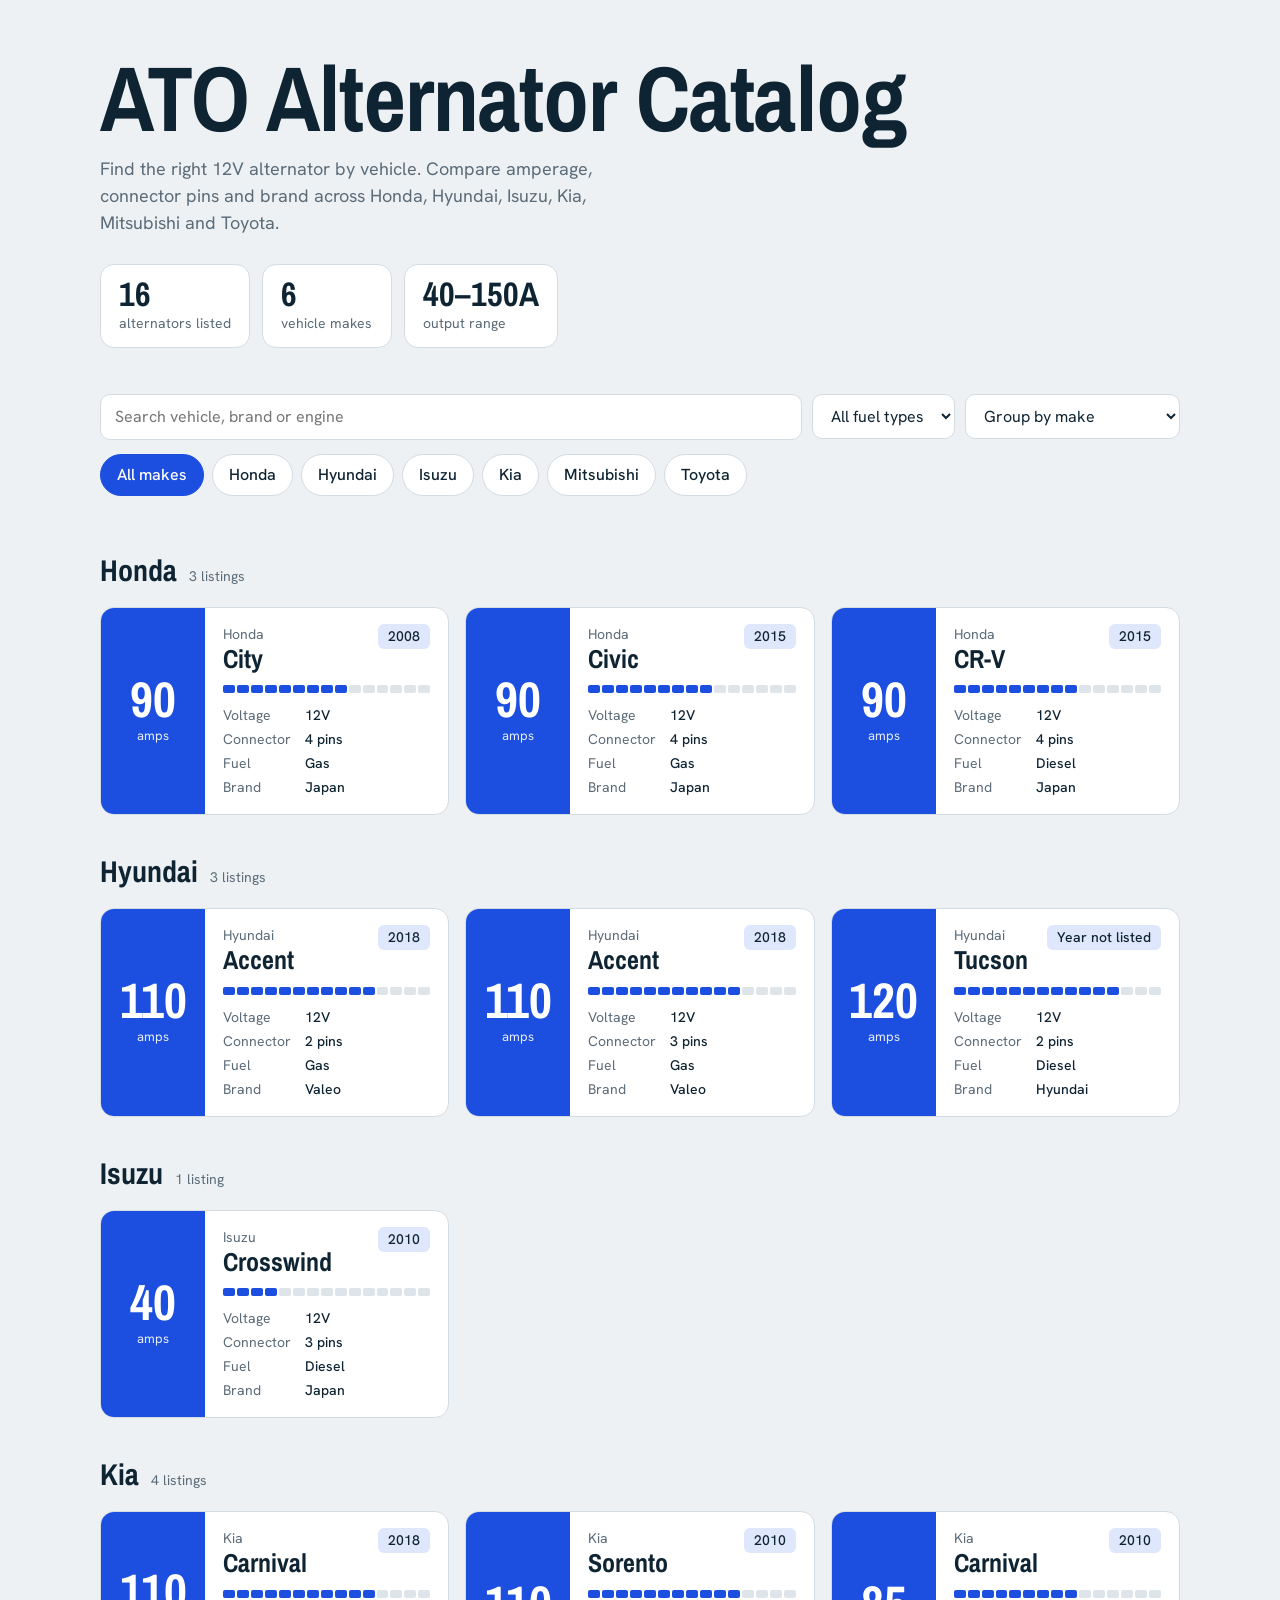
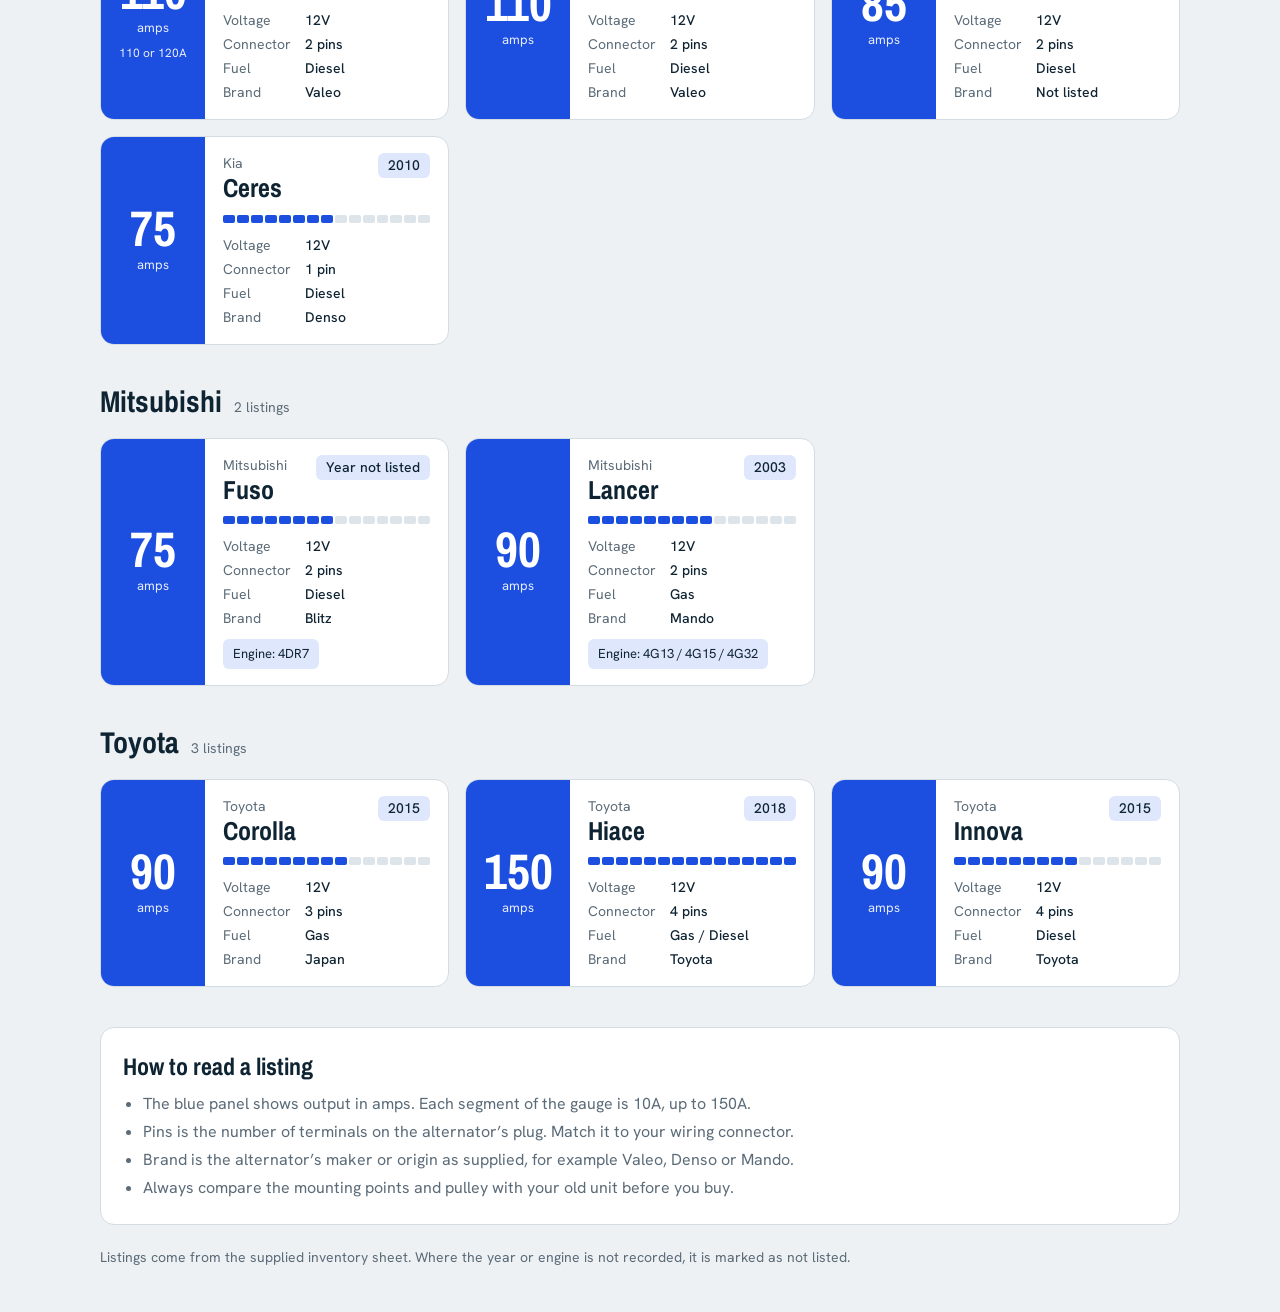
==== index.html @ c0c33438 "Change name" ====
<!DOCTYPE html>
<html lang="en">

<head>
  <meta charset="utf-8">
  <meta name="viewport" content="width=device-width, initial-scale=1, viewport-fit=cover">
  <title>Alternator catalog</title>
  <link rel="preconnect" href="https://fonts.googleapis.com">
  <link
    href="https://fonts.googleapis.com/css2?family=Archivo+Narrow:wght@500;700&family=Hanken+Grotesk:wght@400;500;700&display=swap"
    rel="stylesheet">
  <style>
    /* =====================================================
   CSS 1: THEME (colors, fonts, spacing for notches)
   Edit --accent to match your brand color test product. test test
   ===================================================== */
    :root {
      --bg: #edf1f4;
      --surface: #ffffff;
      --ink: #0f2433;
      --muted: #5b6b78;
      --line: #d3dce3;
      --accent: #1c4fe0;
      --accent-soft: #dfe7fd;
      --on-accent: #ffffff;
      --seg-off: #dde4ea;
      --display: "Archivo Narrow", "Arial Narrow", Arial, sans-serif;
      --body: "Hanken Grotesk", system-ui, -apple-system, "Segoe UI", Roboto, Arial, sans-serif;
      box-sizing: border-box;
      padding-top: env(safe-area-inset-top, 0px);
      padding-bottom: env(safe-area-inset-bottom, 0px);
    }

    /* CSS 2: DARK MODE colors (used automatically on dark devices) */
    @media (prefers-color-scheme: dark) {
      :root:not([data-theme="light"]) {
        --bg: #0b141d;
        --surface: #132230;
        --ink: #e9f0f5;
        --muted: #94a6b4;
        --line: #223545;
        --accent: #7aa5ff;
        --accent-soft: #1a2d52;
        --on-accent: #0b141d;
        --seg-off: #223545;
        color-scheme: dark;
      }
    }

    :root[data-theme="dark"] {
      --bg: #0b141d;
      --surface: #132230;
      --ink: #e9f0f5;
      --muted: #94a6b4;
      --line: #223545;
      --accent: #7aa5ff;
      --accent-soft: #1a2d52;
      --on-accent: #0b141d;
      --seg-off: #223545;
      color-scheme: dark;
    }

    /* CSS 3: BASE and PAGE WIDTH */
    *,
    *::before,
    *::after {
      box-sizing: border-box
    }

    html {
      scroll-padding-top: env(safe-area-inset-top, 0px)
    }

    body {
      margin: 0;
      background: var(--bg);
      color: var(--ink);
      font-family: var(--body);
      line-height: 1.5;
      font-size: 16px
    }

    .wrap {
      max-width: 1120px;
      margin: 0 auto;
      padding: 0 20px
    }

    /* CSS 4: HEADER (title, intro text, stat boxes) */
    header.hero {
      padding: 56px 0 28px
    }

    h1 {
      font-family: var(--display);
      font-weight: 700;
      font-size: clamp(44px, 9vw, 92px);
      line-height: .92;
      letter-spacing: -.01em;
      margin: 0 0 14px
    }

    .lede {
      max-width: 56ch;
      color: var(--muted);
      margin: 0 0 28px;
      font-size: 18px
    }

    .stats {
      display: flex;
      flex-wrap: wrap;
      gap: 12px
    }

    .stat {
      background: var(--surface);
      border: 1px solid var(--line);
      border-radius: 14px;
      padding: 12px 18px;
      min-width: 130px
    }

    .stat b {
      display: block;
      font-family: var(--display);
      font-size: 34px;
      line-height: 1
    }

    .stat span {
      color: var(--muted);
      font-size: 14px
    }

    /* CSS 5: SEARCH BOX, DROPDOWNS and MAKE FILTER BUTTONS */
    .controls {
      display: flex;
      flex-wrap: wrap;
      gap: 10px;
      align-items: center;
      padding: 18px 0 8px
    }

    .controls input,
    .controls select {
      font: inherit;
      color: var(--ink);
      background: var(--surface);
      border: 1px solid var(--line);
      border-radius: 10px;
      padding: 10px 14px;
      min-height: 44px
    }

    .controls input {
      flex: 1 1 220px
    }

    .chips {
      display: flex;
      flex-wrap: wrap;
      gap: 8px;
      padding: 6px 0 18px
    }

    .chip {
      font: inherit;
      font-weight: 500;
      cursor: pointer;
      color: var(--ink);
      background: var(--surface);
      border: 1px solid var(--line);
      border-radius: 999px;
      padding: 8px 16px;
      min-height: 40px
    }

    .chip[aria-pressed="true"] {
      background: var(--accent);
      border-color: var(--accent);
      color: var(--on-accent)
    }

    :is(.chip, input, select):focus-visible {
      outline: 3px solid var(--accent);
      outline-offset: 2px
    }

    /* CSS 6: MAKE SECTION HEADINGS and CARD GRID */
    h2 {
      font-family: var(--display);
      font-size: 30px;
      margin: 34px 0 14px;
      display: flex;
      align-items: baseline;
      gap: 12px
    }

    h2 small {
      font-family: var(--body);
      font-size: 14px;
      font-weight: 400;
      color: var(--muted)
    }

    .grid {
      display: grid;
      grid-template-columns: repeat(auto-fill, minmax(310px, 1fr));
      gap: 16px
    }

    .card {
      display: grid;
      grid-template-columns: 104px 1fr;
      background: var(--surface);
      border: 1px solid var(--line);
      border-radius: 14px;
      overflow: hidden
    }

    /* CSS 7: ALTERNATOR CARD (blue amp panel on the left, details on the right) */
    .amp {
      background: var(--accent);
      color: var(--on-accent);
      display: flex;
      flex-direction: column;
      align-items: center;
      justify-content: center;
      padding: 14px 8px;
      text-align: center
    }

    .amp b {
      font-family: var(--display);
      font-size: 50px;
      line-height: .9
    }

    .amp span {
      font-size: 13px;
      margin-top: 4px;
      opacity: .9
    }

    .amp i {
      font-style: normal;
      font-size: 12px;
      margin-top: 6px;
      opacity: .9
    }

    .body {
      padding: 16px 18px 16px
    }

    .make {
      color: var(--muted);
      font-size: 14px
    }

    .model {
      font-family: var(--display);
      font-size: 26px;
      font-weight: 700;
      line-height: 1.1;
      margin: 0
    }

    .year {
      float: right;
      background: var(--accent-soft);
      color: var(--ink);
      border-radius: 6px;
      padding: 2px 10px;
      font-size: 14px;
      font-weight: 500
    }

    /* CSS 8: AMP GAUGE (15 segments, 10A each) */
    .gauge {
      display: grid;
      grid-template-columns: repeat(15, 1fr);
      gap: 2px;
      margin: 12px 0 12px
    }

    .gauge s {
      height: 8px;
      border-radius: 2px;
      background: var(--seg-off);
      text-decoration: none
    }

    .gauge s.on {
      background: var(--accent)
    }

    dl {
      margin: 0;
      display: grid;
      grid-template-columns: auto 1fr;
      gap: 3px 14px;
      font-size: 14px
    }

    dt {
      color: var(--muted)
    }

    dd {
      margin: 0;
      font-weight: 500
    }

    .engine {
      margin-top: 10px;
      font-size: 13px;
      background: var(--accent-soft);
      border-radius: 6px;
      padding: 5px 10px;
      display: inline-block
    }

    /* CSS 9: EMPTY RESULTS MESSAGE, GUIDE BOX, FOOTER, MOBILE TWEAKS */
    .empty {
      padding: 40px 0;
      color: var(--muted)
    }

    .guide {
      background: var(--surface);
      border: 1px solid var(--line);
      border-radius: 14px;
      padding: 20px 22px;
      margin: 40px 0 0
    }

    .guide h3 {
      font-family: var(--display);
      font-size: 24px;
      margin: 0 0 8px
    }

    .guide ul {
      margin: 0;
      padding-left: 20px;
      color: var(--muted)
    }

    .guide li {
      margin: 4px 0
    }

    footer {
      color: var(--muted);
      font-size: 14px;
      padding: 22px 0 44px
    }

    @media (max-width:420px) {
      .card {
        grid-template-columns: 88px 1fr
      }

      .amp b {
        font-size: 42px
      }
    }
  </style>
</head>

<body>
  <!-- HTML 1: HEADER. Change the title and intro text here. The stat boxes are filled in by JavaScript. -->
  <div class="wrap">
    <header class="hero">
      <h1>ATO Alternator Catalog</h1>
      <p class="lede">Find the right 12V alternator by vehicle. Compare amperage, connector pins and brand across Honda,
        Hyundai, Isuzu, Kia, Mitsubishi and Toyota.</p>
      <div class="stats" id="stats"></div>
    </header>
    <!-- HTML 2: SEARCH, FUEL FILTER and SORT dropdowns -->
    <div class="controls">
      <input id="q" type="search" placeholder="Search vehicle, brand or engine" aria-label="Search the catalog">
      <select id="fuel" aria-label="Fuel type">
        <option value="">All fuel types</option>
        <option>Gas</option>
        <option>Diesel</option>
      </select>
      <select id="sort" aria-label="Sort order">
        <option value="make">Group by make</option>
        <option value="amp">Highest amperage first</option>
      </select>
    </div>
    <!-- HTML 3: MAKE FILTER BUTTONS (created by JavaScript from your data) -->
    <div class="chips" id="chips" role="group" aria-label="Filter by make"></div>
    <!-- HTML 4: CARD AREA (JavaScript draws the alternator cards here) -->
    <main id="out"></main>
    <!-- HTML 5: HOW-TO-READ GUIDE and FOOTER note. Edit the text freely. -->
    <section class="guide">
      <h3>How to read a listing</h3>
      <ul>
        <li>The blue panel shows output in amps. Each segment of the gauge is 10A, up to 150A.</li>
        <li>Pins is the number of terminals on the alternator’s plug. Match it to your wiring connector.</li>
        <li>Brand is the alternator’s maker or origin as supplied, for example Valeo, Denso or Mando.</li>
        <li>Always compare the mounting points and pulley with your old unit before you buy.</li>
      </ul>
    </section>
    <footer>Listings come from the supplied inventory sheet. Where the year or engine is not recorded, it is marked as
      not listed.</footer>
  </div>
  <script>
    /* =====================================================
       JS 1: YOUR DATA. One line per alternator.
       Field order: make, model, engine, brand, fuel, pins, voltage, amps, year
       Use "" for a blank engine and null for an unknown year.
       Add a line here and the whole page updates by itself.
       ===================================================== */
    const D = [
      ["Honda", "City", "", "Japan", "Gas", 4, 12, "90", 2008],
      ["Honda", "Civic", "", "Japan", "Gas", 4, 12, "90", 2015],
      ["Honda", "CR-V", "", "Japan", "Diesel", 4, 12, "90", 2015],
      ["Hyundai", "Accent", "", "Valeo", "Gas", 2, 12, "110", 2018],
      ["Hyundai", "Accent", "", "Valeo", "Gas", 3, 12, "110", 2018],
      ["Hyundai", "Tucson", "", "Hyundai", "Diesel", 2, 12, "120", null],
      ["Isuzu", "Crosswind", "", "Japan", "Diesel", 3, 12, "40", 2010],
      ["Kia", "Carnival", "", "Valeo", "Diesel", 2, 12, "110 or 120", 2018],
      ["Kia", "Sorento", "", "Valeo", "Diesel", 2, 12, "110", 2010],
      ["Kia", "Carnival", "", "Not listed", "Diesel", 2, 12, "85", 2010],
      ["Kia", "Ceres", "", "Denso", "Diesel", 1, 12, "75", 2010],
      ["Mitsubishi", "Fuso", "4DR7", "Blitz", "Diesel", 2, 12, "75", null],
      ["Mitsubishi", "Lancer", "4G13 / 4G15 / 4G32", "Mando", "Gas", 2, 12, "90", 2003],
      ["Toyota", "Corolla", "", "Japan", "Gas", 3, 12, "90", 2015],
      ["Toyota", "Hiace", "", "Toyota", "Gas / Diesel", 4, 12, "150", 2018],
      ["Toyota", "Innova", "", "Toyota", "Diesel", 4, 12, "90", 2015]
    ].map(r => ({ make: r[0], model: r[1], engine: r[2], brand: r[3], fuel: r[4], pins: r[5], v: r[6], ampText: r[7], amp: parseInt(r[7], 10), year: r[8] }));
    /* JS 2: DERIVED VALUES. Builds the make list and tracks the selected make. */
    const makes = [...new Set(D.map(d => d.make))];
    let make = "";
    const $ = id => document.getElementById(id);
    const amps = D.map(d => d.amp);
    /* JS 3: STAT BOXES (total listings, number of makes, amp range) */
    $("stats").innerHTML = [[D.length, "alternators listed"], [makes.length, "vehicle makes"], [Math.min(...amps) + "–" + Math.max(...amps) + "A", "output range"]]
      .map(s => `<div class="stat"><b>${s[0]}</b><span>${s[1]}</span></div>`).join("");
    /* JS 4: chips() draws the make filter buttons and handles clicks on them */
    function chips() {
      $("chips").innerHTML = ["All makes", ...makes].map(m => {
        const val = m === "All makes" ? "" : m;
        return `<button class="chip" data-m="${val}" aria-pressed="${make === val}">${m}</button>`
      }).join("");
      document.querySelectorAll(".chip").forEach(b => b.onclick = () => { make = b.dataset.m; chips(); render() });
    }
    /* JS 5: card(d) builds the HTML for one alternator card, including the gauge */
    function card(d) {
      const segs = Array.from({ length: 15 }, (_, i) => `<s class="${i < Math.round(d.amp / 10) ? "on" : ""}"></s>`).join("");
      return `<article class="card">
    <div class="amp"><b>${d.amp}</b><span>amps</span>${d.ampText.includes("or") ? `<i>${d.ampText}A</i>` : ""}</div>
    <div class="body">
      <span class="year">${d.year || "Year not listed"}</span>
      <div class="make">${d.make}</div>
      <h3 class="model">${d.model}</h3>
      <div class="gauge" aria-hidden="true">${segs}</div>
      <dl><dt>Voltage</dt><dd>${d.v}V</dd><dt>Connector</dt><dd>${d.pins} pin${d.pins > 1 ? "s" : ""}</dd><dt>Fuel</dt><dd>${d.fuel}</dd><dt>Brand</dt><dd>${d.brand}</dd></dl>
      ${d.engine ? `<div class="engine">Engine: ${d.engine}</div>` : ""}
    </div></article>`;
    }
    /* JS 6: render() applies search, fuel, make and sort, then draws the cards */
    function render() {
      const q = $("q").value.trim().toLowerCase(), f = $("fuel").value, s = $("sort").value;
      let list = D.filter(d => (!make || d.make === make) && (!f || d.fuel.includes(f)) && (!q || (d.make + " " + d.model + " " + d.brand + " " + d.engine).toLowerCase().includes(q)));
      if (!list.length) { $("out").innerHTML = '<p class="empty">No alternators match these filters. Clear the search or choose another make.</p>'; return }
      if (s === "amp") { list = [...list].sort((a, b) => b.amp - a.amp); $("out").innerHTML = `<h2>${list.length} alternators <small>highest amperage first</small></h2><div class="grid">${list.map(card).join("")}</div>`; return }
      $("out").innerHTML = makes.filter(m => list.some(d => d.make === m)).map(m => {
        const g = list.filter(d => d.make === m);
        return `<h2>${m} <small>${g.length} ${g.length > 1 ? "listings" : "listing"}</small></h2><div class="grid">${g.map(card).join("")}</div>`
      }).join("");
    }
    /* JS 7: START-UP. Re-draws the cards whenever search, fuel or sort changes. */
    ["q", "fuel", "sort"].forEach(id => $(id).addEventListener("input", render));
    chips(); render();
  </script>
</body>

</html>
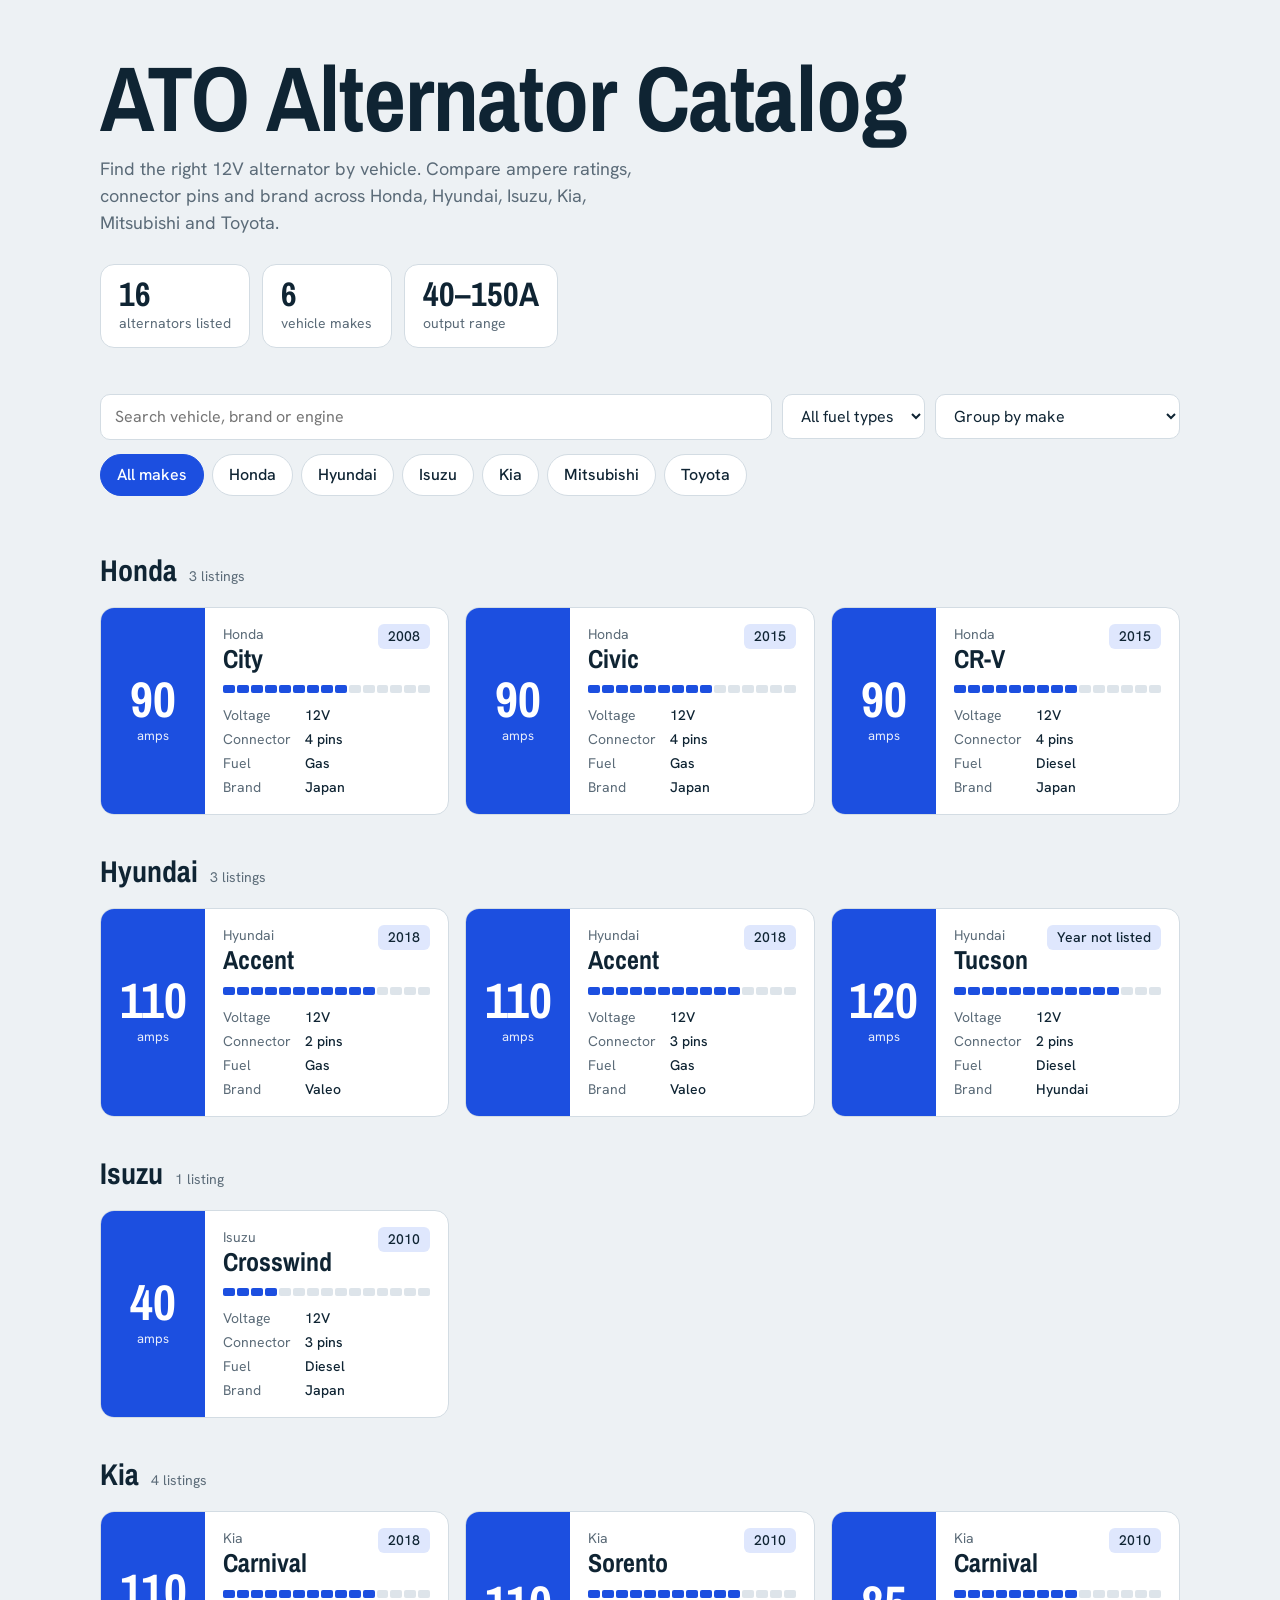
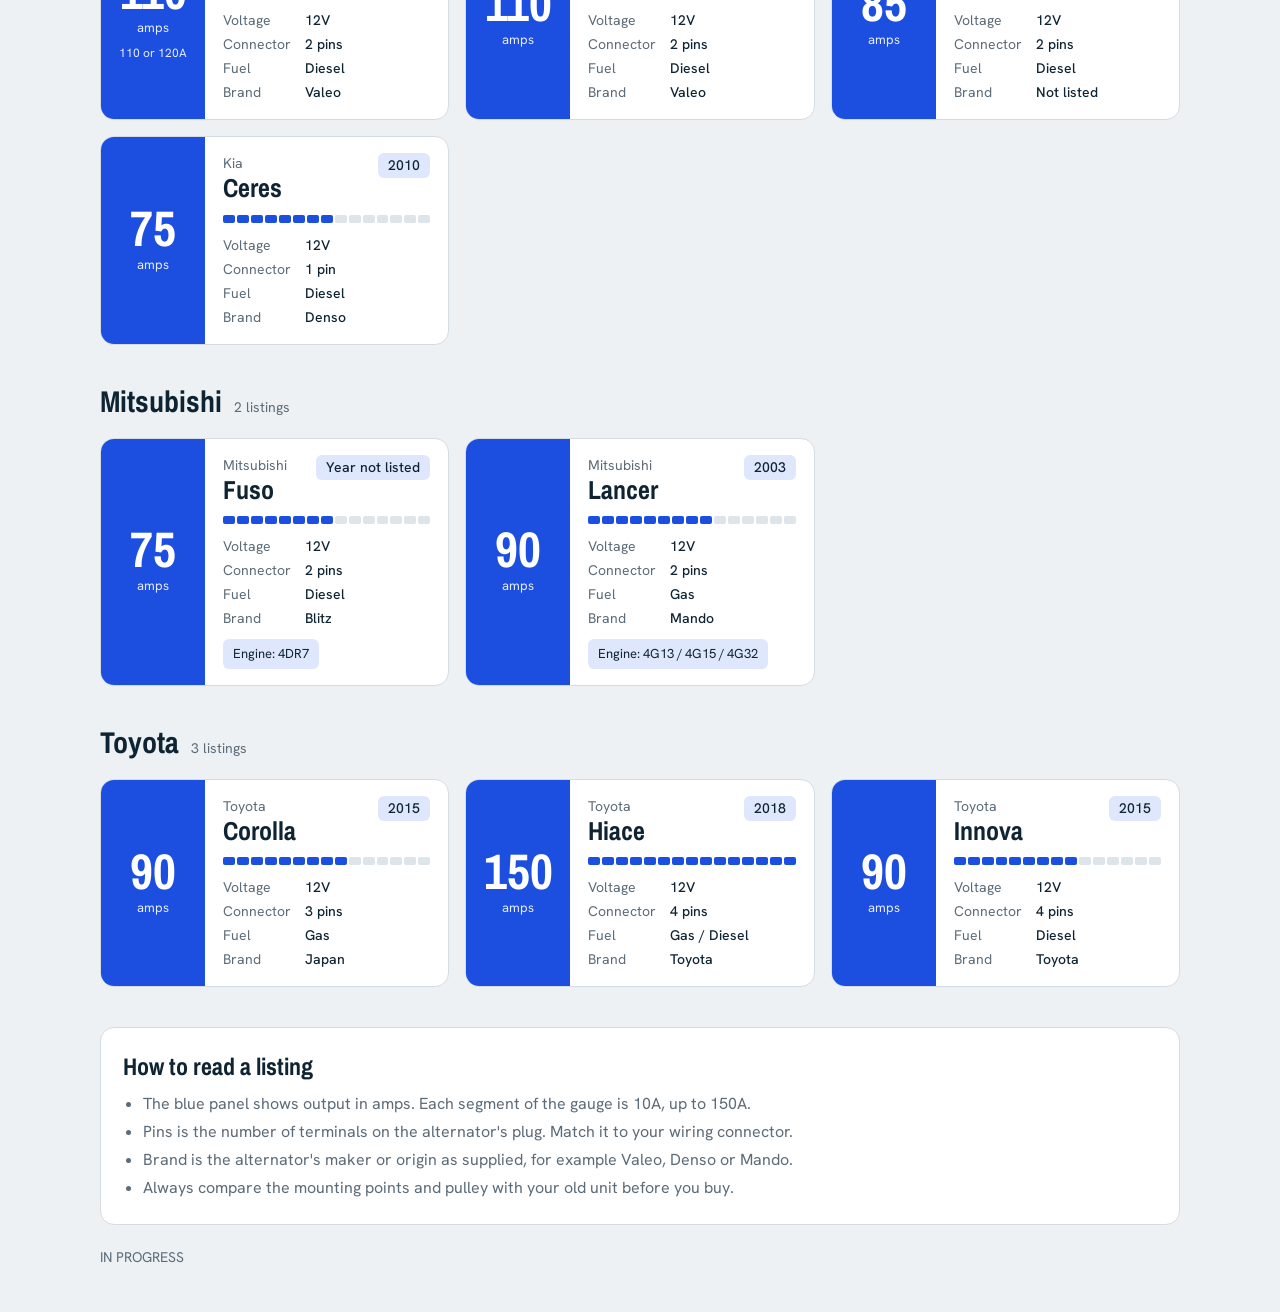
==== commit e3a48b1c: "Separated and update" ====
--- a/index.html
+++ b/index.html
@@ -1,484 +1,115 @@
+
 <!DOCTYPE html>
 <html lang="en">
 
 <head>
-  <meta charset="utf-8">
+  <meta charset="UTF-8">
   <meta name="viewport" content="width=device-width, initial-scale=1, viewport-fit=cover">
-  <title>Alternator catalog</title>
+
+  <title>ATO Alternator Catalog</title>
+
+  <!-- Google Fonts -->
   <link rel="preconnect" href="https://fonts.googleapis.com">
+
   <link
     href="https://fonts.googleapis.com/css2?family=Archivo+Narrow:wght@500;700&family=Hanken+Grotesk:wght@400;500;700&display=swap"
     rel="stylesheet">
-  <style>
-    /* =====================================================
-   CSS 1: THEME (colors, fonts, spacing for notches)
-   Edit --accent to match your brand color test product. test test
-   ===================================================== */
-    :root {
-      --bg: #edf1f4;
-      --surface: #ffffff;
-      --ink: #0f2433;
-      --muted: #5b6b78;
-      --line: #d3dce3;
-      --accent: #1c4fe0;
-      --accent-soft: #dfe7fd;
-      --on-accent: #ffffff;
-      --seg-off: #dde4ea;
-      --display: "Archivo Narrow", "Arial Narrow", Arial, sans-serif;
-      --body: "Hanken Grotesk", system-ui, -apple-system, "Segoe UI", Roboto, Arial, sans-serif;
-      box-sizing: border-box;
-      padding-top: env(safe-area-inset-top, 0px);
-      padding-bottom: env(safe-area-inset-bottom, 0px);
-    }
 
-    /* CSS 2: DARK MODE colors (used automatically on dark devices) */
-    @media (prefers-color-scheme: dark) {
-      :root:not([data-theme="light"]) {
-        --bg: #0b141d;
-        --surface: #132230;
-        --ink: #e9f0f5;
-        --muted: #94a6b4;
-        --line: #223545;
-        --accent: #7aa5ff;
-        --accent-soft: #1a2d52;
-        --on-accent: #0b141d;
-        --seg-off: #223545;
-        color-scheme: dark;
-      }
-    }
+  <!-- External CSS -->
+  <link rel="stylesheet" href="css/style.css">
 
-    :root[data-theme="dark"] {
-      --bg: #0b141d;
-      --surface: #132230;
-      --ink: #e9f0f5;
-      --muted: #94a6b4;
-      --line: #223545;
-      --accent: #7aa5ff;
-      --accent-soft: #1a2d52;
-      --on-accent: #0b141d;
-      --seg-off: #223545;
-      color-scheme: dark;
-    }
-
-    /* CSS 3: BASE and PAGE WIDTH */
-    *,
-    *::before,
-    *::after {
-      box-sizing: border-box
-    }
-
-    html {
-      scroll-padding-top: env(safe-area-inset-top, 0px)
-    }
-
-    body {
-      margin: 0;
-      background: var(--bg);
-      color: var(--ink);
-      font-family: var(--body);
-      line-height: 1.5;
-      font-size: 16px
-    }
-
-    .wrap {
-      max-width: 1120px;
-      margin: 0 auto;
-      padding: 0 20px
-    }
-
-    /* CSS 4: HEADER (title, intro text, stat boxes) */
-    header.hero {
-      padding: 56px 0 28px
-    }
-
-    h1 {
-      font-family: var(--display);
-      font-weight: 700;
-      font-size: clamp(44px, 9vw, 92px);
-      line-height: .92;
-      letter-spacing: -.01em;
-      margin: 0 0 14px
-    }
-
-    .lede {
-      max-width: 56ch;
-      color: var(--muted);
-      margin: 0 0 28px;
-      font-size: 18px
-    }
-
-    .stats {
-      display: flex;
-      flex-wrap: wrap;
-      gap: 12px
-    }
-
-    .stat {
-      background: var(--surface);
-      border: 1px solid var(--line);
-      border-radius: 14px;
-      padding: 12px 18px;
-      min-width: 130px
-    }
-
-    .stat b {
-      display: block;
-      font-family: var(--display);
-      font-size: 34px;
-      line-height: 1
-    }
-
-    .stat span {
-      color: var(--muted);
-      font-size: 14px
-    }
-
-    /* CSS 5: SEARCH BOX, DROPDOWNS and MAKE FILTER BUTTONS */
-    .controls {
-      display: flex;
-      flex-wrap: wrap;
-      gap: 10px;
-      align-items: center;
-      padding: 18px 0 8px
-    }
-
-    .controls input,
-    .controls select {
-      font: inherit;
-      color: var(--ink);
-      background: var(--surface);
-      border: 1px solid var(--line);
-      border-radius: 10px;
-      padding: 10px 14px;
-      min-height: 44px
-    }
-
-    .controls input {
-      flex: 1 1 220px
-    }
-
-    .chips {
-      display: flex;
-      flex-wrap: wrap;
-      gap: 8px;
-      padding: 6px 0 18px
-    }
-
-    .chip {
-      font: inherit;
-      font-weight: 500;
-      cursor: pointer;
-      color: var(--ink);
-      background: var(--surface);
-      border: 1px solid var(--line);
-      border-radius: 999px;
-      padding: 8px 16px;
-      min-height: 40px
-    }
-
-    .chip[aria-pressed="true"] {
-      background: var(--accent);
-      border-color: var(--accent);
-      color: var(--on-accent)
-    }
-
-    :is(.chip, input, select):focus-visible {
-      outline: 3px solid var(--accent);
-      outline-offset: 2px
-    }
-
-    /* CSS 6: MAKE SECTION HEADINGS and CARD GRID */
-    h2 {
-      font-family: var(--display);
-      font-size: 30px;
-      margin: 34px 0 14px;
-      display: flex;
-      align-items: baseline;
-      gap: 12px
-    }
-
-    h2 small {
-      font-family: var(--body);
-      font-size: 14px;
-      font-weight: 400;
-      color: var(--muted)
-    }
-
-    .grid {
-      display: grid;
-      grid-template-columns: repeat(auto-fill, minmax(310px, 1fr));
-      gap: 16px
-    }
-
-    .card {
-      display: grid;
-      grid-template-columns: 104px 1fr;
-      background: var(--surface);
-      border: 1px solid var(--line);
-      border-radius: 14px;
-      overflow: hidden
-    }
-
-    /* CSS 7: ALTERNATOR CARD (blue amp panel on the left, details on the right) */
-    .amp {
-      background: var(--accent);
-      color: var(--on-accent);
-      display: flex;
-      flex-direction: column;
-      align-items: center;
-      justify-content: center;
-      padding: 14px 8px;
-      text-align: center
-    }
-
-    .amp b {
-      font-family: var(--display);
-      font-size: 50px;
-      line-height: .9
-    }
-
-    .amp span {
-      font-size: 13px;
-      margin-top: 4px;
-      opacity: .9
-    }
-
-    .amp i {
-      font-style: normal;
-      font-size: 12px;
-      margin-top: 6px;
-      opacity: .9
-    }
-
-    .body {
-      padding: 16px 18px 16px
-    }
-
-    .make {
-      color: var(--muted);
-      font-size: 14px
-    }
-
-    .model {
-      font-family: var(--display);
-      font-size: 26px;
-      font-weight: 700;
-      line-height: 1.1;
-      margin: 0
-    }
-
-    .year {
-      float: right;
-      background: var(--accent-soft);
-      color: var(--ink);
-      border-radius: 6px;
-      padding: 2px 10px;
-      font-size: 14px;
-      font-weight: 500
-    }
-
-    /* CSS 8: AMP GAUGE (15 segments, 10A each) */
-    .gauge {
-      display: grid;
-      grid-template-columns: repeat(15, 1fr);
-      gap: 2px;
-      margin: 12px 0 12px
-    }
-
-    .gauge s {
-      height: 8px;
-      border-radius: 2px;
-      background: var(--seg-off);
-      text-decoration: none
-    }
-
-    .gauge s.on {
-      background: var(--accent)
-    }
-
-    dl {
-      margin: 0;
-      display: grid;
-      grid-template-columns: auto 1fr;
-      gap: 3px 14px;
-      font-size: 14px
-    }
-
-    dt {
-      color: var(--muted)
-    }
-
-    dd {
-      margin: 0;
-      font-weight: 500
-    }
-
-    .engine {
-      margin-top: 10px;
-      font-size: 13px;
-      background: var(--accent-soft);
-      border-radius: 6px;
-      padding: 5px 10px;
-      display: inline-block
-    }
-
-    /* CSS 9: EMPTY RESULTS MESSAGE, GUIDE BOX, FOOTER, MOBILE TWEAKS */
-    .empty {
-      padding: 40px 0;
-      color: var(--muted)
-    }
-
-    .guide {
-      background: var(--surface);
-      border: 1px solid var(--line);
-      border-radius: 14px;
-      padding: 20px 22px;
-      margin: 40px 0 0
-    }
-
-    .guide h3 {
-      font-family: var(--display);
-      font-size: 24px;
-      margin: 0 0 8px
-    }
-
-    .guide ul {
-      margin: 0;
-      padding-left: 20px;
-      color: var(--muted)
-    }
-
-    .guide li {
-      margin: 4px 0
-    }
-
-    footer {
-      color: var(--muted);
-      font-size: 14px;
-      padding: 22px 0 44px
-    }
-
-    @media (max-width:420px) {
-      .card {
-        grid-template-columns: 88px 1fr
-      }
-
-      .amp b {
-        font-size: 42px
-      }
-    }
-  </style>
+  <!-- External JavaScript -->
+  <script src="js/script.js" defer></script>
 </head>
 
 <body>
-  <!-- HTML 1: HEADER. Change the title and intro text here. The stat boxes are filled in by JavaScript. -->
+
   <div class="wrap">
+
+    <!-- HEADER -->
     <header class="hero">
+
       <h1>ATO Alternator Catalog</h1>
-      <p class="lede">Find the right 12V alternator by vehicle. Compare amperage, connector pins and brand across Honda,
-        Hyundai, Isuzu, Kia, Mitsubishi and Toyota.</p>
+
+      <p class="lede">
+        Find the right 12V alternator by vehicle.
+        Compare ampere ratings, connector pins and brand
+        across Honda, Hyundai, Isuzu, Kia, Mitsubishi and Toyota.
+      </p>
+
+      <!-- Statistics generated by JavaScript -->
       <div class="stats" id="stats"></div>
+
     </header>
-    <!-- HTML 2: SEARCH, FUEL FILTER and SORT dropdowns -->
+
+    <!-- SEARCH, FUEL FILTER AND SORT -->
     <div class="controls">
-      <input id="q" type="search" placeholder="Search vehicle, brand or engine" aria-label="Search the catalog">
+
+      <input
+        id="q"
+        type="search"
+        placeholder="Search vehicle, brand or engine"
+        aria-label="Search the catalog">
+
       <select id="fuel" aria-label="Fuel type">
         <option value="">All fuel types</option>
         <option>Gas</option>
         <option>Diesel</option>
       </select>
+
       <select id="sort" aria-label="Sort order">
         <option value="make">Group by make</option>
-        <option value="amp">Highest amperage first</option>
+        <option value="amp">Highest ampere rating first</option>
       </select>
+
     </div>
-    <!-- HTML 3: MAKE FILTER BUTTONS (created by JavaScript from your data) -->
-    <div class="chips" id="chips" role="group" aria-label="Filter by make"></div>
-    <!-- HTML 4: CARD AREA (JavaScript draws the alternator cards here) -->
+
+    <!-- VEHICLE MAKE FILTER BUTTONS -->
+    <div
+      class="chips"
+      id="chips"
+      role="group"
+      aria-label="Filter by make">
+    </div>
+
+    <!-- ALTERNATOR CATALOG -->
     <main id="out"></main>
-    <!-- HTML 5: HOW-TO-READ GUIDE and FOOTER note. Edit the text freely. -->
+
+    <!-- HOW TO READ GUIDE -->
     <section class="guide">
+
       <h3>How to read a listing</h3>
+
       <ul>
-        <li>The blue panel shows output in amps. Each segment of the gauge is 10A, up to 150A.</li>
-        <li>Pins is the number of terminals on the alternator’s plug. Match it to your wiring connector.</li>
-        <li>Brand is the alternator’s maker or origin as supplied, for example Valeo, Denso or Mando.</li>
-        <li>Always compare the mounting points and pulley with your old unit before you buy.</li>
+        <li>
+          The blue panel shows output in amps.
+          Each segment of the gauge is 10A, up to 150A.
+        </li>
+
+        <li>
+          Pins is the number of terminals on the
+          alternator's plug. Match it to your wiring connector.
+        </li>
+
+        <li>
+          Brand is the alternator's maker or origin
+          as supplied, for example Valeo, Denso or Mando.
+        </li>
+
+        <li>
+          Always compare the mounting points and pulley
+          with your old unit before you buy.
+        </li>
       </ul>
+
     </section>
-    <footer>Listings come from the supplied inventory sheet. Where the year or engine is not recorded, it is marked as
-      not listed.</footer>
+
+    <!-- FOOTER -->
+    <footer>
+      IN PROGRESS
+    </footer>
+
   </div>
-  <script>
-    /* =====================================================
-       JS 1: YOUR DATA. One line per alternator.
-       Field order: make, model, engine, brand, fuel, pins, voltage, amps, year
-       Use "" for a blank engine and null for an unknown year.
-       Add a line here and the whole page updates by itself.
-       ===================================================== */
-    const D = [
-      ["Honda", "City", "", "Japan", "Gas", 4, 12, "90", 2008],
-      ["Honda", "Civic", "", "Japan", "Gas", 4, 12, "90", 2015],
-      ["Honda", "CR-V", "", "Japan", "Diesel", 4, 12, "90", 2015],
-      ["Hyundai", "Accent", "", "Valeo", "Gas", 2, 12, "110", 2018],
-      ["Hyundai", "Accent", "", "Valeo", "Gas", 3, 12, "110", 2018],
-      ["Hyundai", "Tucson", "", "Hyundai", "Diesel", 2, 12, "120", null],
-      ["Isuzu", "Crosswind", "", "Japan", "Diesel", 3, 12, "40", 2010],
-      ["Kia", "Carnival", "", "Valeo", "Diesel", 2, 12, "110 or 120", 2018],
-      ["Kia", "Sorento", "", "Valeo", "Diesel", 2, 12, "110", 2010],
-      ["Kia", "Carnival", "", "Not listed", "Diesel", 2, 12, "85", 2010],
-      ["Kia", "Ceres", "", "Denso", "Diesel", 1, 12, "75", 2010],
-      ["Mitsubishi", "Fuso", "4DR7", "Blitz", "Diesel", 2, 12, "75", null],
-      ["Mitsubishi", "Lancer", "4G13 / 4G15 / 4G32", "Mando", "Gas", 2, 12, "90", 2003],
-      ["Toyota", "Corolla", "", "Japan", "Gas", 3, 12, "90", 2015],
-      ["Toyota", "Hiace", "", "Toyota", "Gas / Diesel", 4, 12, "150", 2018],
-      ["Toyota", "Innova", "", "Toyota", "Diesel", 4, 12, "90", 2015]
-    ].map(r => ({ make: r[0], model: r[1], engine: r[2], brand: r[3], fuel: r[4], pins: r[5], v: r[6], ampText: r[7], amp: parseInt(r[7], 10), year: r[8] }));
-    /* JS 2: DERIVED VALUES. Builds the make list and tracks the selected make. */
-    const makes = [...new Set(D.map(d => d.make))];
-    let make = "";
-    const $ = id => document.getElementById(id);
-    const amps = D.map(d => d.amp);
-    /* JS 3: STAT BOXES (total listings, number of makes, amp range) */
-    $("stats").innerHTML = [[D.length, "alternators listed"], [makes.length, "vehicle makes"], [Math.min(...amps) + "–" + Math.max(...amps) + "A", "output range"]]
-      .map(s => `<div class="stat"><b>${s[0]}</b><span>${s[1]}</span></div>`).join("");
-    /* JS 4: chips() draws the make filter buttons and handles clicks on them */
-    function chips() {
-      $("chips").innerHTML = ["All makes", ...makes].map(m => {
-        const val = m === "All makes" ? "" : m;
-        return `<button class="chip" data-m="${val}" aria-pressed="${make === val}">${m}</button>`
-      }).join("");
-      document.querySelectorAll(".chip").forEach(b => b.onclick = () => { make = b.dataset.m; chips(); render() });
-    }
-    /* JS 5: card(d) builds the HTML for one alternator card, including the gauge */
-    function card(d) {
-      const segs = Array.from({ length: 15 }, (_, i) => `<s class="${i < Math.round(d.amp / 10) ? "on" : ""}"></s>`).join("");
-      return `<article class="card">
-    <div class="amp"><b>${d.amp}</b><span>amps</span>${d.ampText.includes("or") ? `<i>${d.ampText}A</i>` : ""}</div>
-    <div class="body">
-      <span class="year">${d.year || "Year not listed"}</span>
-      <div class="make">${d.make}</div>
-      <h3 class="model">${d.model}</h3>
-      <div class="gauge" aria-hidden="true">${segs}</div>
-      <dl><dt>Voltage</dt><dd>${d.v}V</dd><dt>Connector</dt><dd>${d.pins} pin${d.pins > 1 ? "s" : ""}</dd><dt>Fuel</dt><dd>${d.fuel}</dd><dt>Brand</dt><dd>${d.brand}</dd></dl>
-      ${d.engine ? `<div class="engine">Engine: ${d.engine}</div>` : ""}
-    </div></article>`;
-    }
-    /* JS 6: render() applies search, fuel, make and sort, then draws the cards */
-    function render() {
-      const q = $("q").value.trim().toLowerCase(), f = $("fuel").value, s = $("sort").value;
-      let list = D.filter(d => (!make || d.make === make) && (!f || d.fuel.includes(f)) && (!q || (d.make + " " + d.model + " " + d.brand + " " + d.engine).toLowerCase().includes(q)));
-      if (!list.length) { $("out").innerHTML = '<p class="empty">No alternators match these filters. Clear the search or choose another make.</p>'; return }
-      if (s === "amp") { list = [...list].sort((a, b) => b.amp - a.amp); $("out").innerHTML = `<h2>${list.length} alternators <small>highest amperage first</small></h2><div class="grid">${list.map(card).join("")}</div>`; return }
-      $("out").innerHTML = makes.filter(m => list.some(d => d.make === m)).map(m => {
-        const g = list.filter(d => d.make === m);
-        return `<h2>${m} <small>${g.length} ${g.length > 1 ? "listings" : "listing"}</small></h2><div class="grid">${g.map(card).join("")}</div>`
-      }).join("");
-    }
-    /* JS 7: START-UP. Re-draws the cards whenever search, fuel or sort changes. */
-    ["q", "fuel", "sort"].forEach(id => $(id).addEventListener("input", render));
-    chips(); render();
-  </script>
+
 </body>
-
-</html>+</html>
--- a/css/style.css
+++ b/css/style.css
@@ -0,0 +1,352 @@
+
+/* CSS 1: THEME */
+:root {
+  --bg: #edf1f4;
+  --surface: #ffffff;
+  --ink: #0f2433;
+  --muted: #5b6b78;
+  --line: #d3dce3;
+  --accent: #1c4fe0;
+  --accent-soft: #dfe7fd;
+  --on-accent: #ffffff;
+  --seg-off: #dde4ea;
+  --display: "Archivo Narrow", "Arial Narrow", Arial, sans-serif;
+  --body: "Hanken Grotesk", system-ui, -apple-system, "Segoe UI", Roboto, Arial, sans-serif;
+}
+
+/* CSS 2: DARK MODE */
+@media (prefers-color-scheme: dark) {
+  :root:not([data-theme="light"]) {
+    --bg: #0b141d;
+    --surface: #132230;
+    --ink: #e9f0f5;
+    --muted: #94a6b4;
+    --line: #223545;
+    --accent: #7aa5ff;
+    --accent-soft: #1a2d52;
+    --on-accent: #0b141d;
+    --seg-off: #223545;
+    color-scheme: dark;
+  }
+}
+
+:root[data-theme="dark"] {
+  --bg: #0b141d;
+  --surface: #132230;
+  --ink: #e9f0f5;
+  --muted: #94a6b4;
+  --line: #223545;
+  --accent: #7aa5ff;
+  --accent-soft: #1a2d52;
+  --on-accent: #0b141d;
+  --seg-off: #223545;
+  color-scheme: dark;
+}
+
+/* CSS 3: BASE */
+*,
+*::before,
+*::after {
+  box-sizing: border-box;
+}
+
+html {
+  scroll-padding-top: env(safe-area-inset-top, 0px);
+}
+
+body {
+  margin: 0;
+  background: var(--bg);
+  color: var(--ink);
+  font-family: var(--body);
+  line-height: 1.5;
+  font-size: 16px;
+}
+
+.wrap {
+  max-width: 1120px;
+  margin: 0 auto;
+  padding: 0 20px;
+}
+
+/* CSS 4: HEADER */
+header.hero {
+  padding: 56px 0 28px;
+}
+
+h1 {
+  font-family: var(--display);
+  font-weight: 700;
+  font-size: clamp(44px, 9vw, 92px);
+  line-height: .92;
+  letter-spacing: -.01em;
+  margin: 0 0 14px;
+}
+
+.lede {
+  max-width: 56ch;
+  color: var(--muted);
+  margin: 0 0 28px;
+  font-size: 18px;
+}
+
+.stats {
+  display: flex;
+  flex-wrap: wrap;
+  gap: 12px;
+}
+
+.stat {
+  background: var(--surface);
+  border: 1px solid var(--line);
+  border-radius: 14px;
+  padding: 12px 18px;
+  min-width: 130px;
+}
+
+.stat b {
+  display: block;
+  font-family: var(--display);
+  font-size: 34px;
+  line-height: 1;
+}
+
+.stat span {
+  color: var(--muted);
+  font-size: 14px;
+}
+
+/* CSS 5: CONTROLS */
+.controls {
+  display: flex;
+  flex-wrap: wrap;
+  gap: 10px;
+  align-items: center;
+  padding: 18px 0 8px;
+}
+
+.controls input,
+.controls select {
+  font: inherit;
+  color: var(--ink);
+  background: var(--surface);
+  border: 1px solid var(--line);
+  border-radius: 10px;
+  padding: 10px 14px;
+  min-height: 44px;
+}
+
+.controls input {
+  flex: 1 1 220px;
+}
+
+.chips {
+  display: flex;
+  flex-wrap: wrap;
+  gap: 8px;
+  padding: 6px 0 18px;
+}
+
+.chip {
+  font: inherit;
+  font-weight: 500;
+  cursor: pointer;
+  color: var(--ink);
+  background: var(--surface);
+  border: 1px solid var(--line);
+  border-radius: 999px;
+  padding: 8px 16px;
+  min-height: 40px;
+}
+
+.chip[aria-pressed="true"] {
+  background: var(--accent);
+  border-color: var(--accent);
+  color: var(--on-accent);
+}
+
+:is(.chip, input, select):focus-visible {
+  outline: 3px solid var(--accent);
+  outline-offset: 2px;
+}
+
+/* CSS 6: HEADINGS AND GRID */
+h2 {
+  font-family: var(--display);
+  font-size: 30px;
+  margin: 34px 0 14px;
+  display: flex;
+  align-items: baseline;
+  gap: 12px;
+}
+
+h2 small {
+  font-family: var(--body);
+  font-size: 14px;
+  font-weight: 400;
+  color: var(--muted);
+}
+
+.grid {
+  display: grid;
+  grid-template-columns: repeat(auto-fill, minmax(310px, 1fr));
+  gap: 16px;
+}
+
+.card {
+  display: grid;
+  grid-template-columns: 104px 1fr;
+  background: var(--surface);
+  border: 1px solid var(--line);
+  border-radius: 14px;
+  overflow: hidden;
+}
+
+/* CSS 7: ALTERNATOR CARD */
+.amp {
+  background: var(--accent);
+  color: var(--on-accent);
+  display: flex;
+  flex-direction: column;
+  align-items: center;
+  justify-content: center;
+  padding: 14px 8px;
+  text-align: center;
+}
+
+.amp b {
+  font-family: var(--display);
+  font-size: 50px;
+  line-height: .9;
+}
+
+.amp span {
+  font-size: 13px;
+  margin-top: 4px;
+  opacity: .9;
+}
+
+.amp i {
+  font-style: normal;
+  font-size: 12px;
+  margin-top: 6px;
+  opacity: .9;
+}
+
+.body {
+  padding: 16px 18px;
+}
+
+.make {
+  color: var(--muted);
+  font-size: 14px;
+}
+
+.model {
+  font-family: var(--display);
+  font-size: 26px;
+  font-weight: 700;
+  line-height: 1.1;
+  margin: 0;
+}
+
+.year {
+  float: right;
+  background: var(--accent-soft);
+  color: var(--ink);
+  border-radius: 6px;
+  padding: 2px 10px;
+  font-size: 14px;
+  font-weight: 500;
+}
+
+/* CSS 8: AMP GAUGE */
+.gauge {
+  display: grid;
+  grid-template-columns: repeat(15, 1fr);
+  gap: 2px;
+  margin: 12px 0;
+}
+
+.gauge s {
+  height: 8px;
+  border-radius: 2px;
+  background: var(--seg-off);
+  text-decoration: none;
+}
+
+.gauge s.on {
+  background: var(--accent);
+}
+
+dl {
+  margin: 0;
+  display: grid;
+  grid-template-columns: auto 1fr;
+  gap: 3px 14px;
+  font-size: 14px;
+}
+
+dt {
+  color: var(--muted);
+}
+
+dd {
+  margin: 0;
+  font-weight: 500;
+}
+
+.engine {
+  margin-top: 10px;
+  font-size: 13px;
+  background: var(--accent-soft);
+  border-radius: 6px;
+  padding: 5px 10px;
+  display: inline-block;
+}
+
+/* CSS 9: GUIDE, FOOTER AND MOBILE */
+.empty {
+  padding: 40px 0;
+  color: var(--muted);
+}
+
+.guide {
+  background: var(--surface);
+  border: 1px solid var(--line);
+  border-radius: 14px;
+  padding: 20px 22px;
+  margin: 40px 0 0;
+}
+
+.guide h3 {
+  font-family: var(--display);
+  font-size: 24px;
+  margin: 0 0 8px;
+}
+
+.guide ul {
+  margin: 0;
+  padding-left: 20px;
+  color: var(--muted);
+}
+
+.guide li {
+  margin: 4px 0;
+}
+
+footer {
+  color: var(--muted);
+  font-size: 14px;
+  padding: 22px 0 44px;
+}
+
+@media (max-width: 420px) {
+  .card {
+    grid-template-columns: 88px 1fr;
+  }
+
+  .amp b {
+    font-size: 42px;
+  }
+}
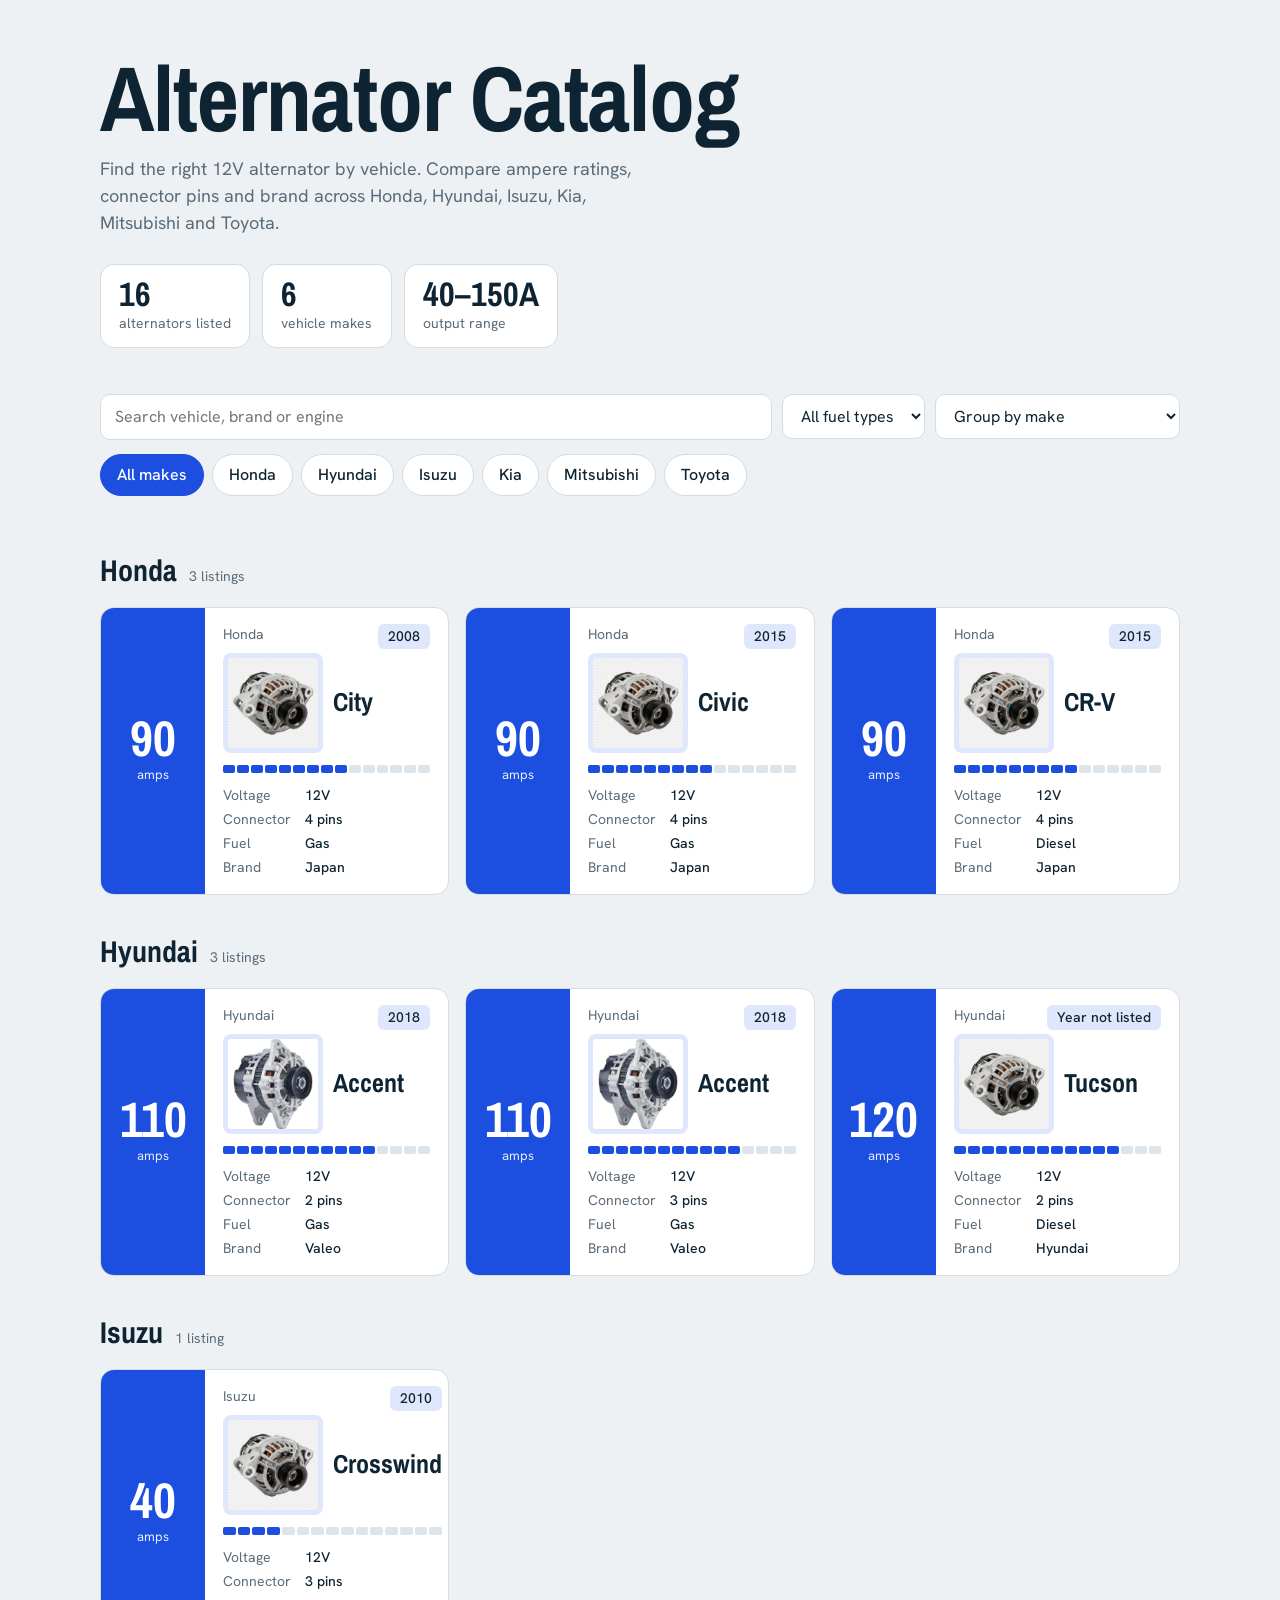
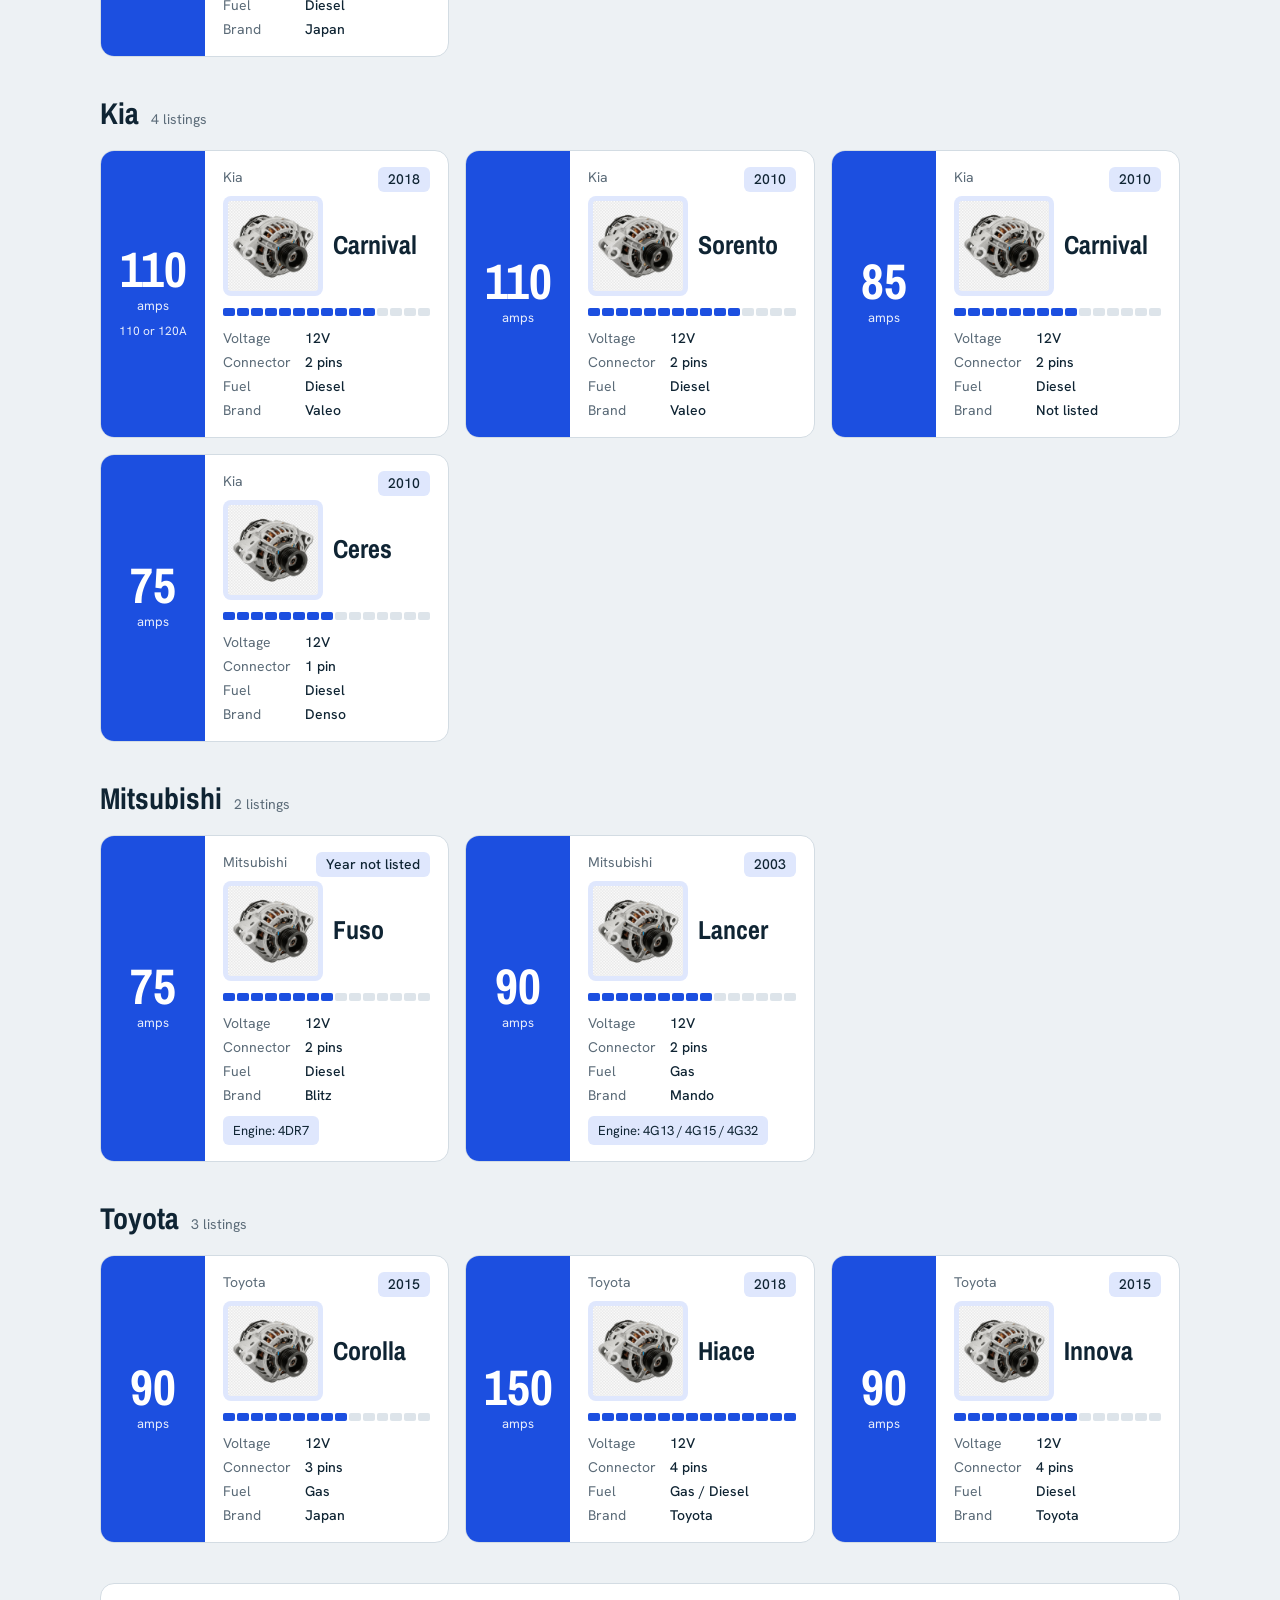
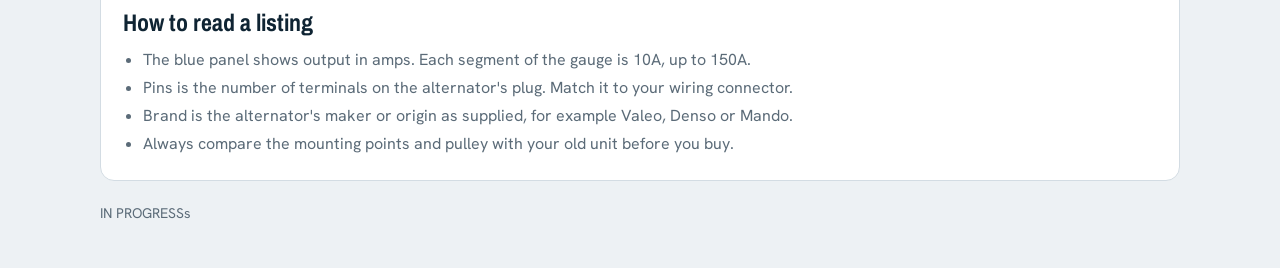
==== commit 87975cb9: "web update" ====
--- a/index.html
+++ b/index.html
@@ -6,7 +6,7 @@
   <meta charset="UTF-8">
   <meta name="viewport" content="width=device-width, initial-scale=1, viewport-fit=cover">
 
-  <title>ATO Alternator Catalog</title>
+  <title>Alternator Catalog</title>
 
   <!-- Google Fonts -->
   <link rel="preconnect" href="https://fonts.googleapis.com">
@@ -29,7 +29,7 @@
     <!-- HEADER -->
     <header class="hero">
 
-      <h1>ATO Alternator Catalog</h1>
+      <h1>Alternator Catalog</h1>
 
       <p class="lede">
         Find the right 12V alternator by vehicle.
@@ -106,7 +106,7 @@
 
     <!-- FOOTER -->
     <footer>
-      IN PROGRESS
+      IN PROGRESSs
     </footer>
 
   </div>
--- a/css/style.css
+++ b/css/style.css
@@ -249,6 +249,23 @@
   line-height: 1.1;
   margin: 0;
 }
+/* MODEL IMAGE */
+.model-wrapper {
+  display: flex;
+  align-items: center;
+  gap: 10px;
+  margin: 8px 0;
+}
+
+.model-icon {
+  width: 100px;
+  height: 100px;
+  object-fit: contain;
+  flex-shrink: 0;
+  border-radius: 8px;
+  background: var(--accent-soft);
+  padding: 5px;
+}
 
 .year {
   float: right;
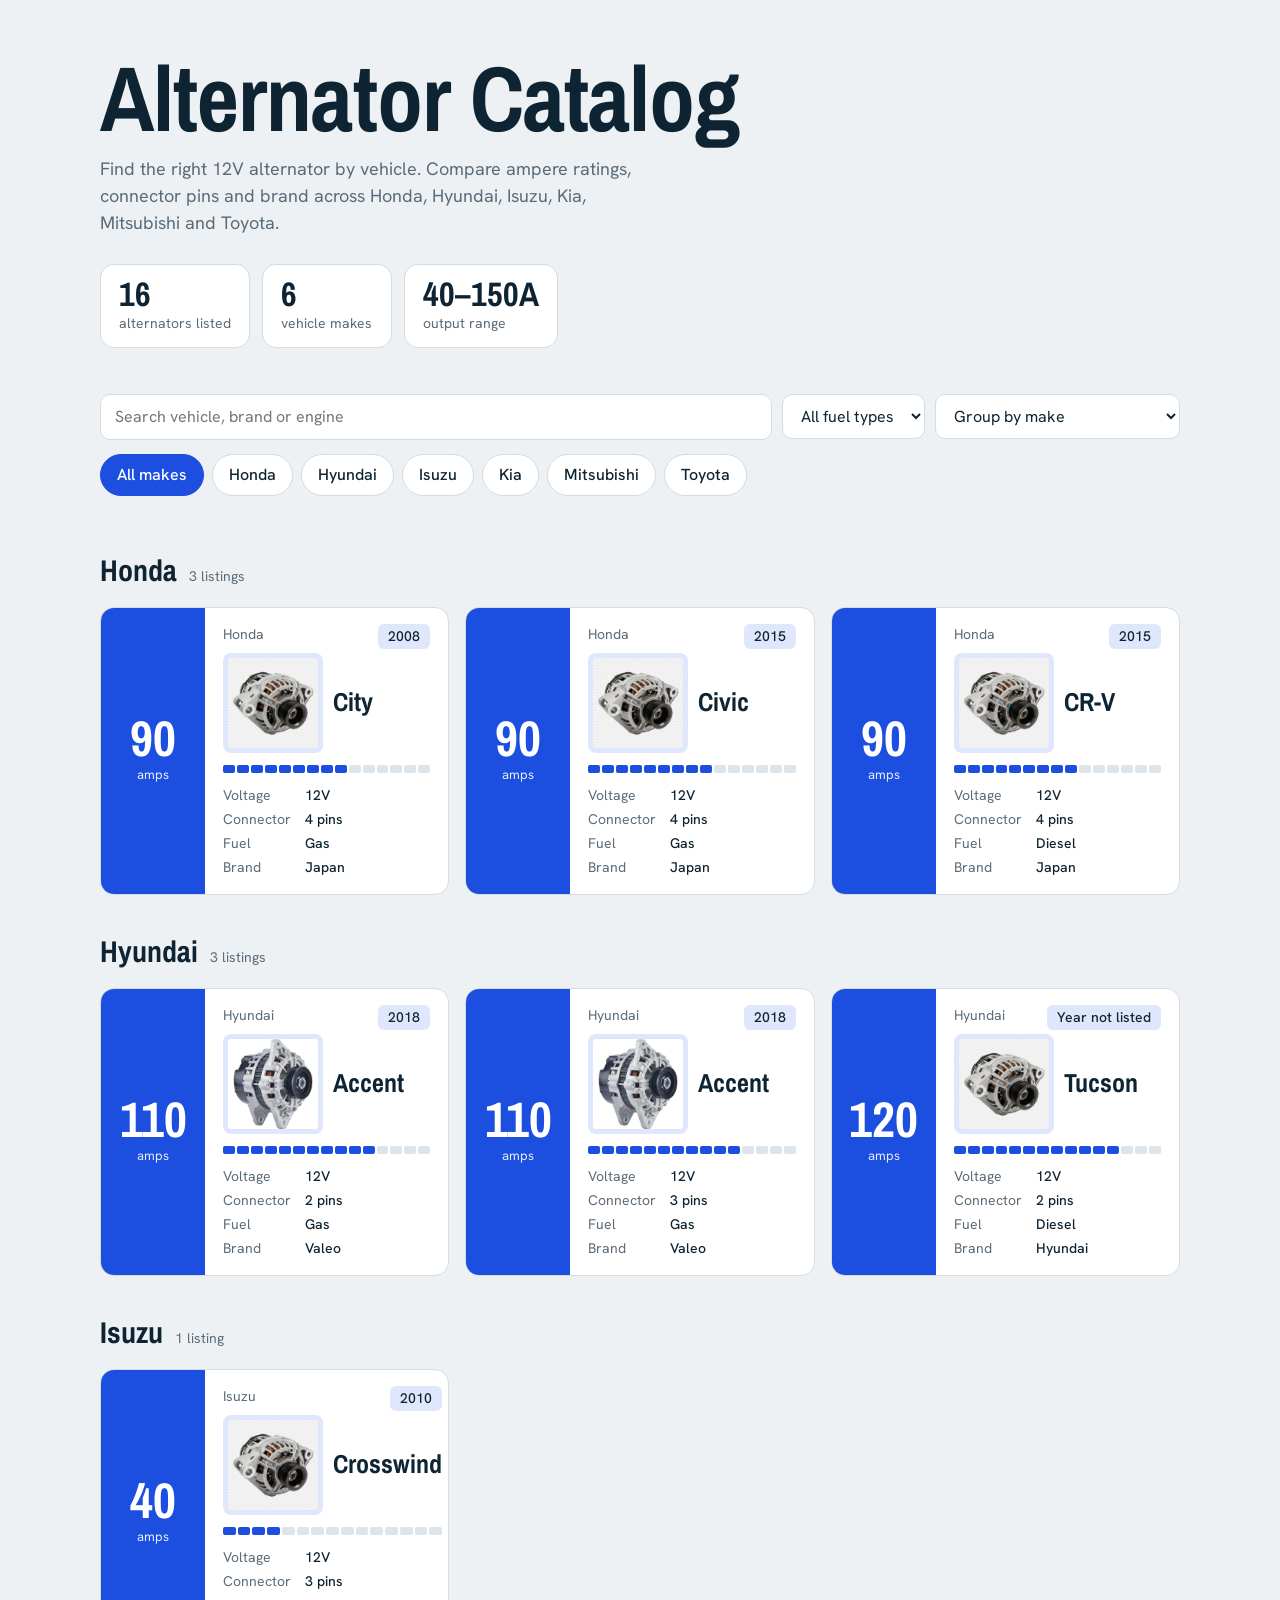
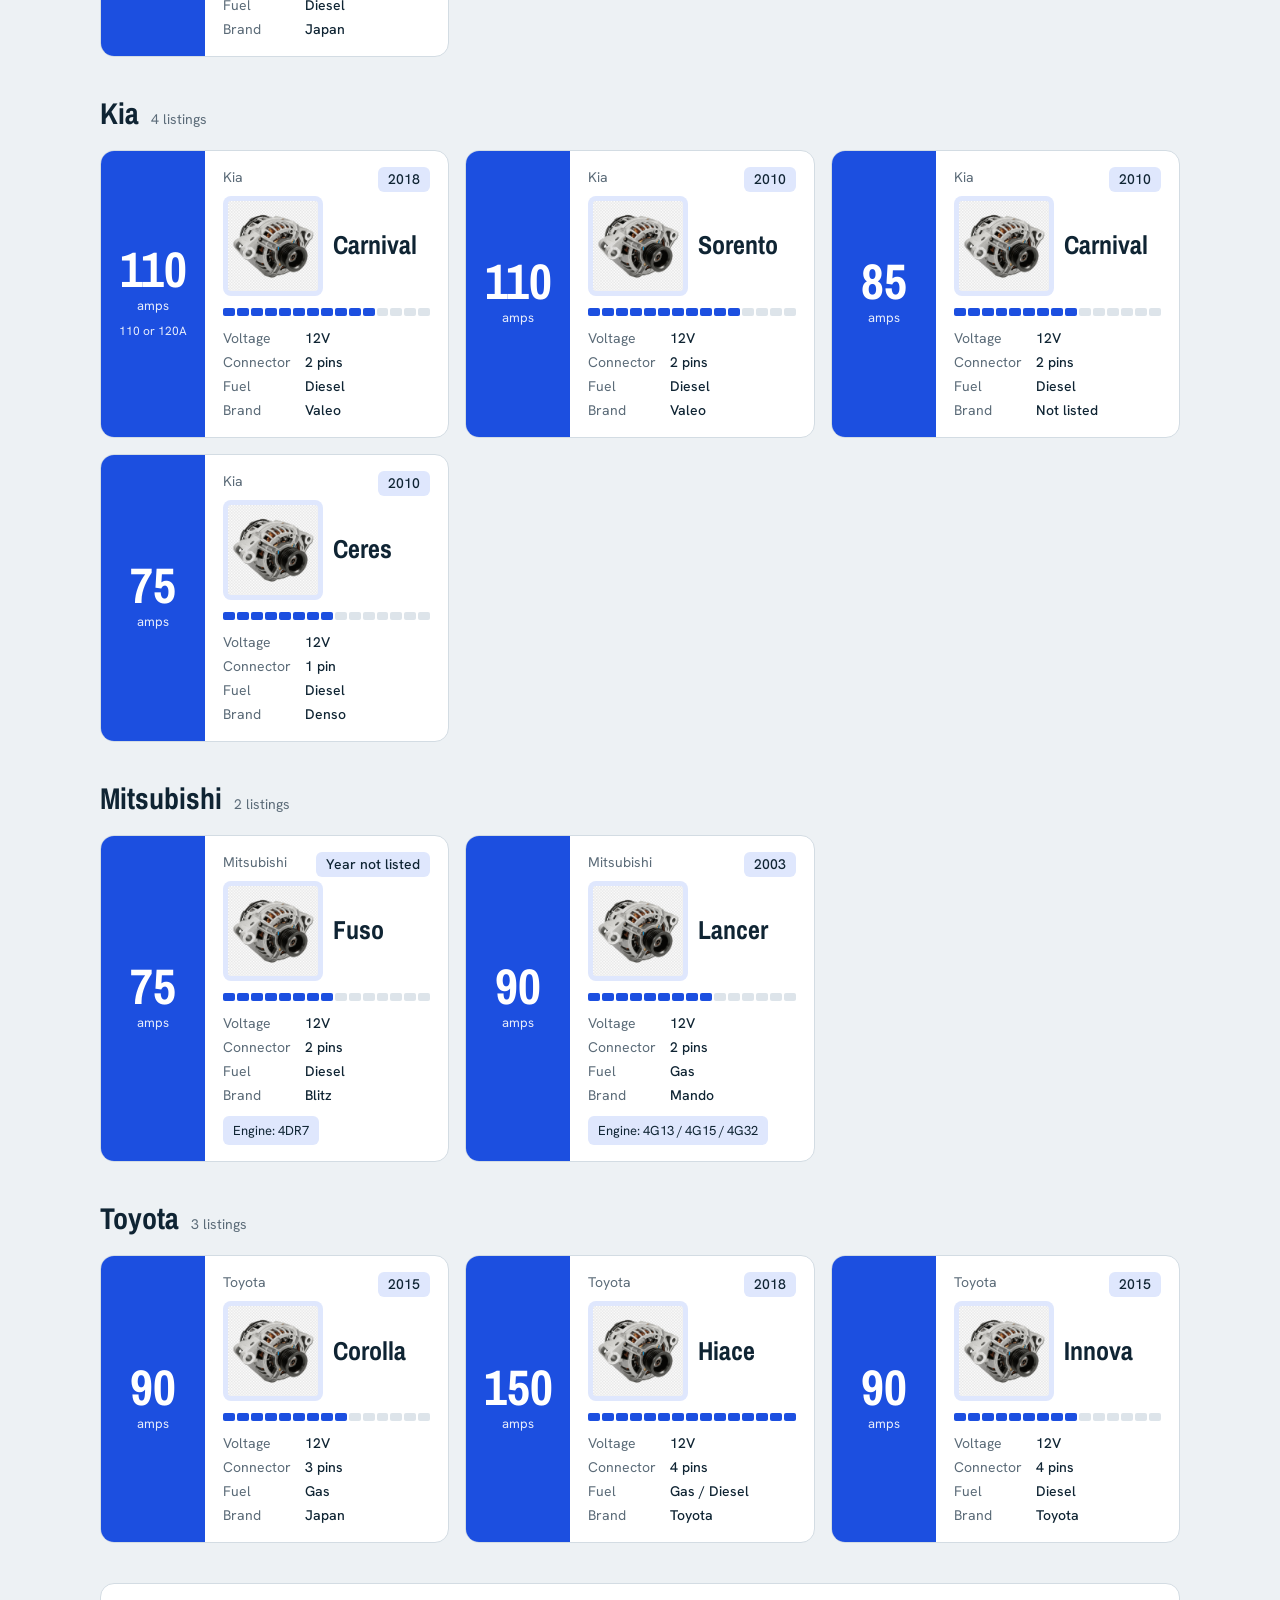
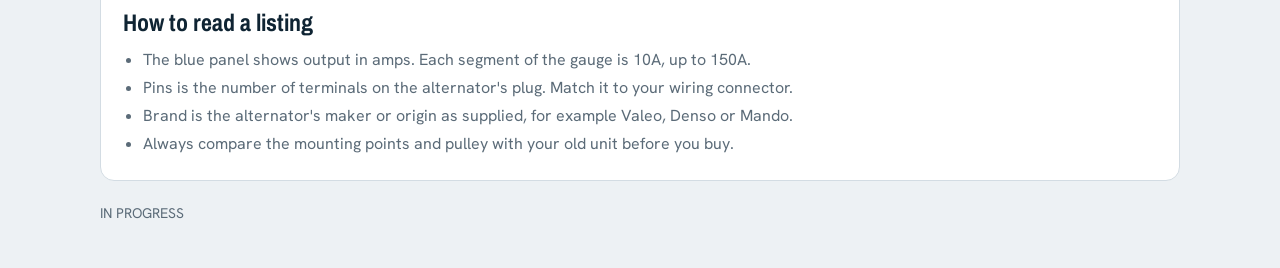
==== commit 814cc236: "web update" ====
--- a/index.html
+++ b/index.html
@@ -106,7 +106,7 @@
 
     <!-- FOOTER -->
     <footer>
-      IN PROGRESSs
+      IN PROGRESS
     </footer>
 
   </div>
--- a/css/style.css
+++ b/css/style.css
@@ -249,7 +249,7 @@
   line-height: 1.1;
   margin: 0;
 }
-/* MODEL IMAGE */
+/* MODEL IMAGEs */
 .model-wrapper {
   display: flex;
   align-items: center;
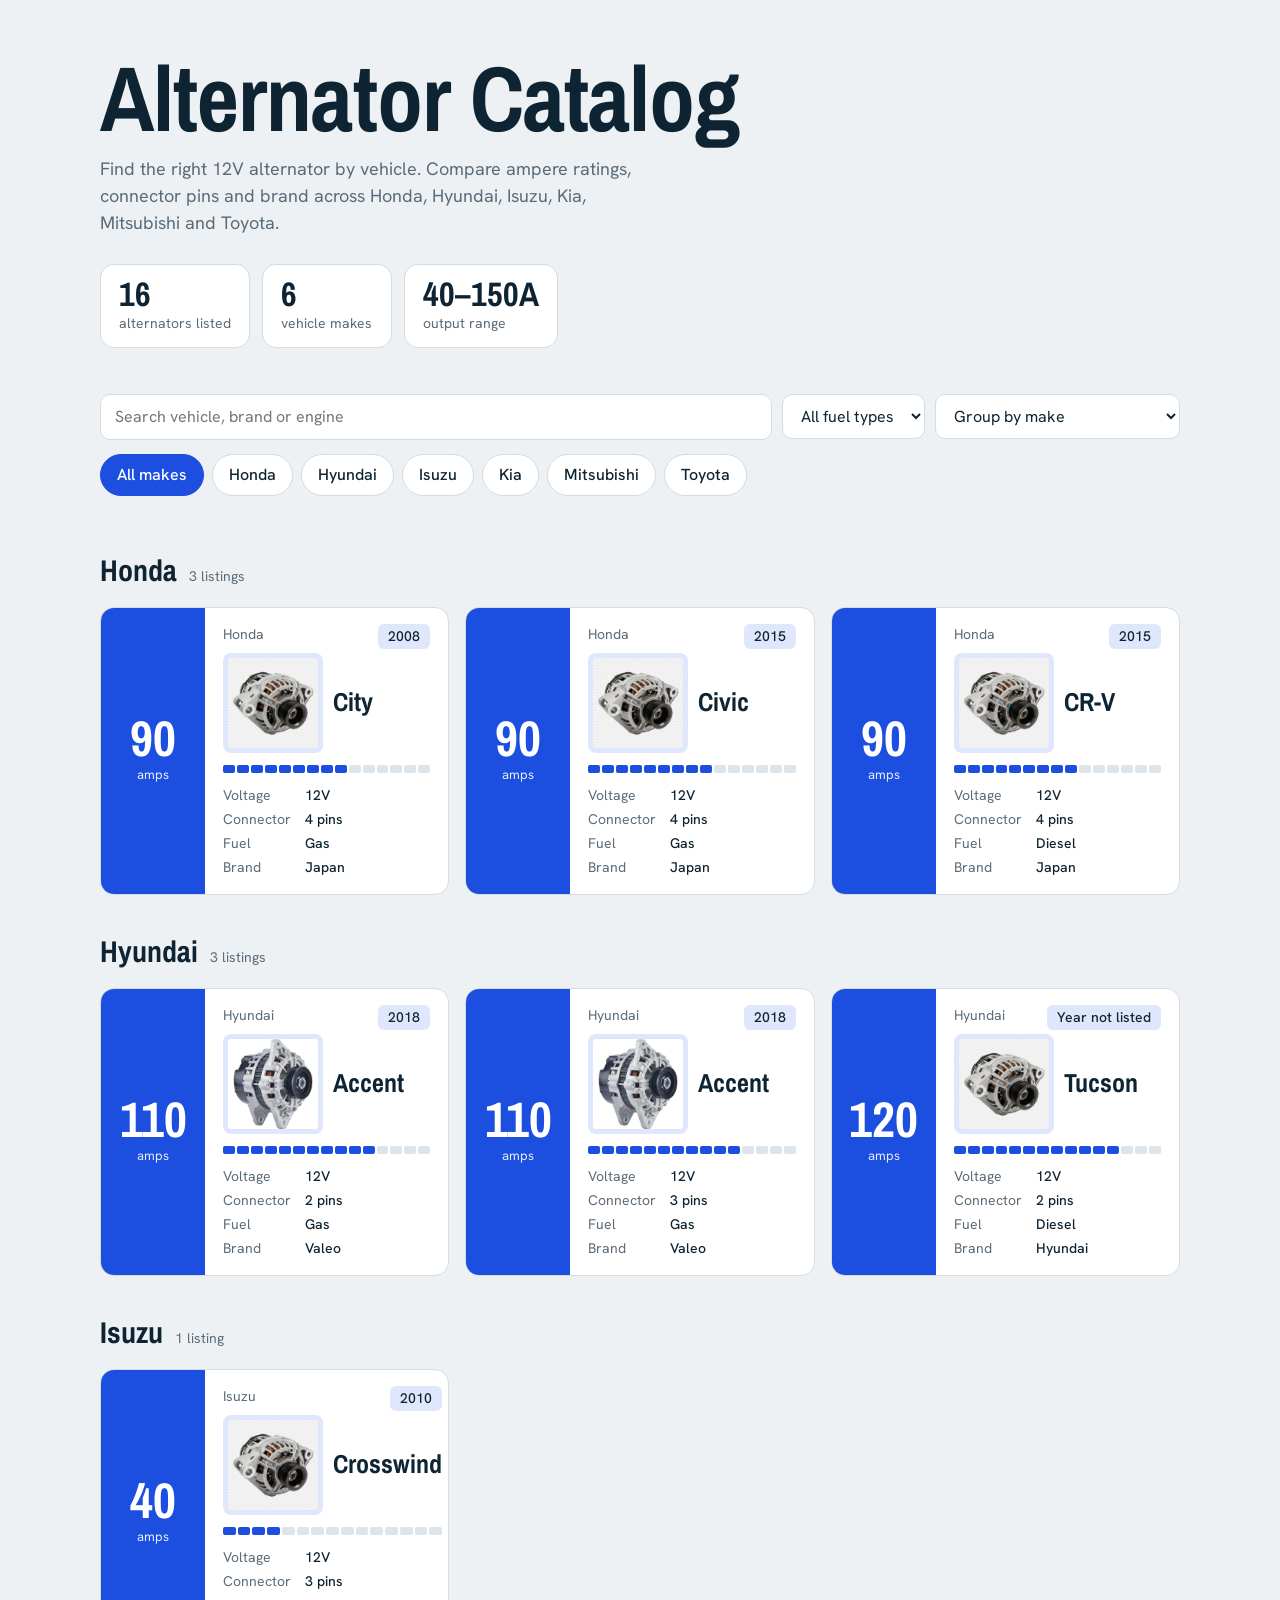
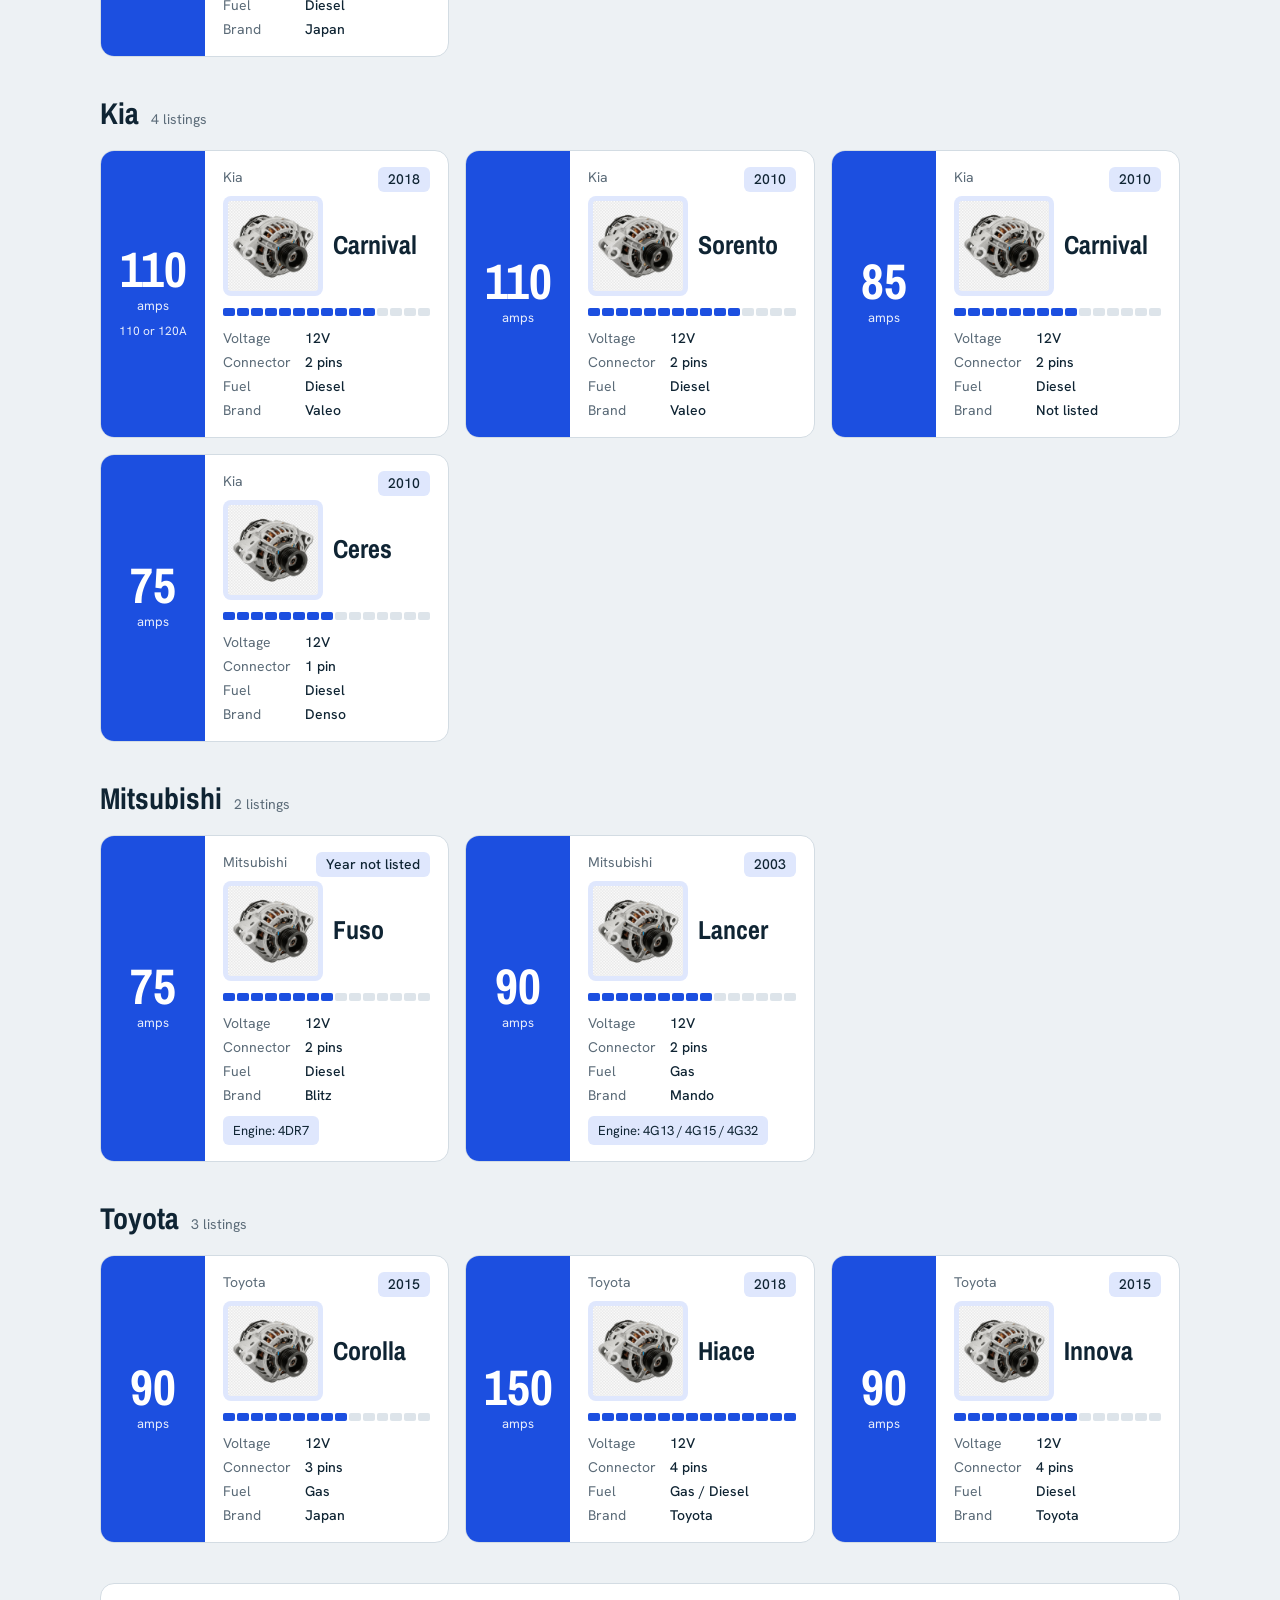
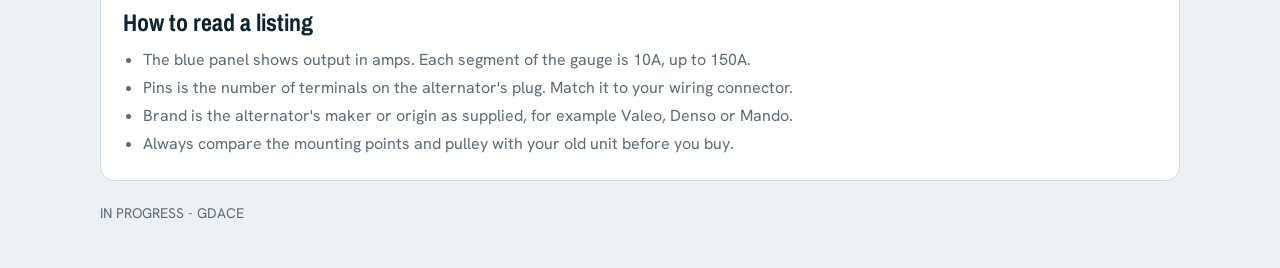
==== commit f31c76e6: "footer update" ====
--- a/index.html
+++ b/index.html
@@ -106,7 +106,7 @@
 
     <!-- FOOTER -->
     <footer>
-      IN PROGRESS
+      IN PROGRESS - GDACE
     </footer>
 
   </div>
